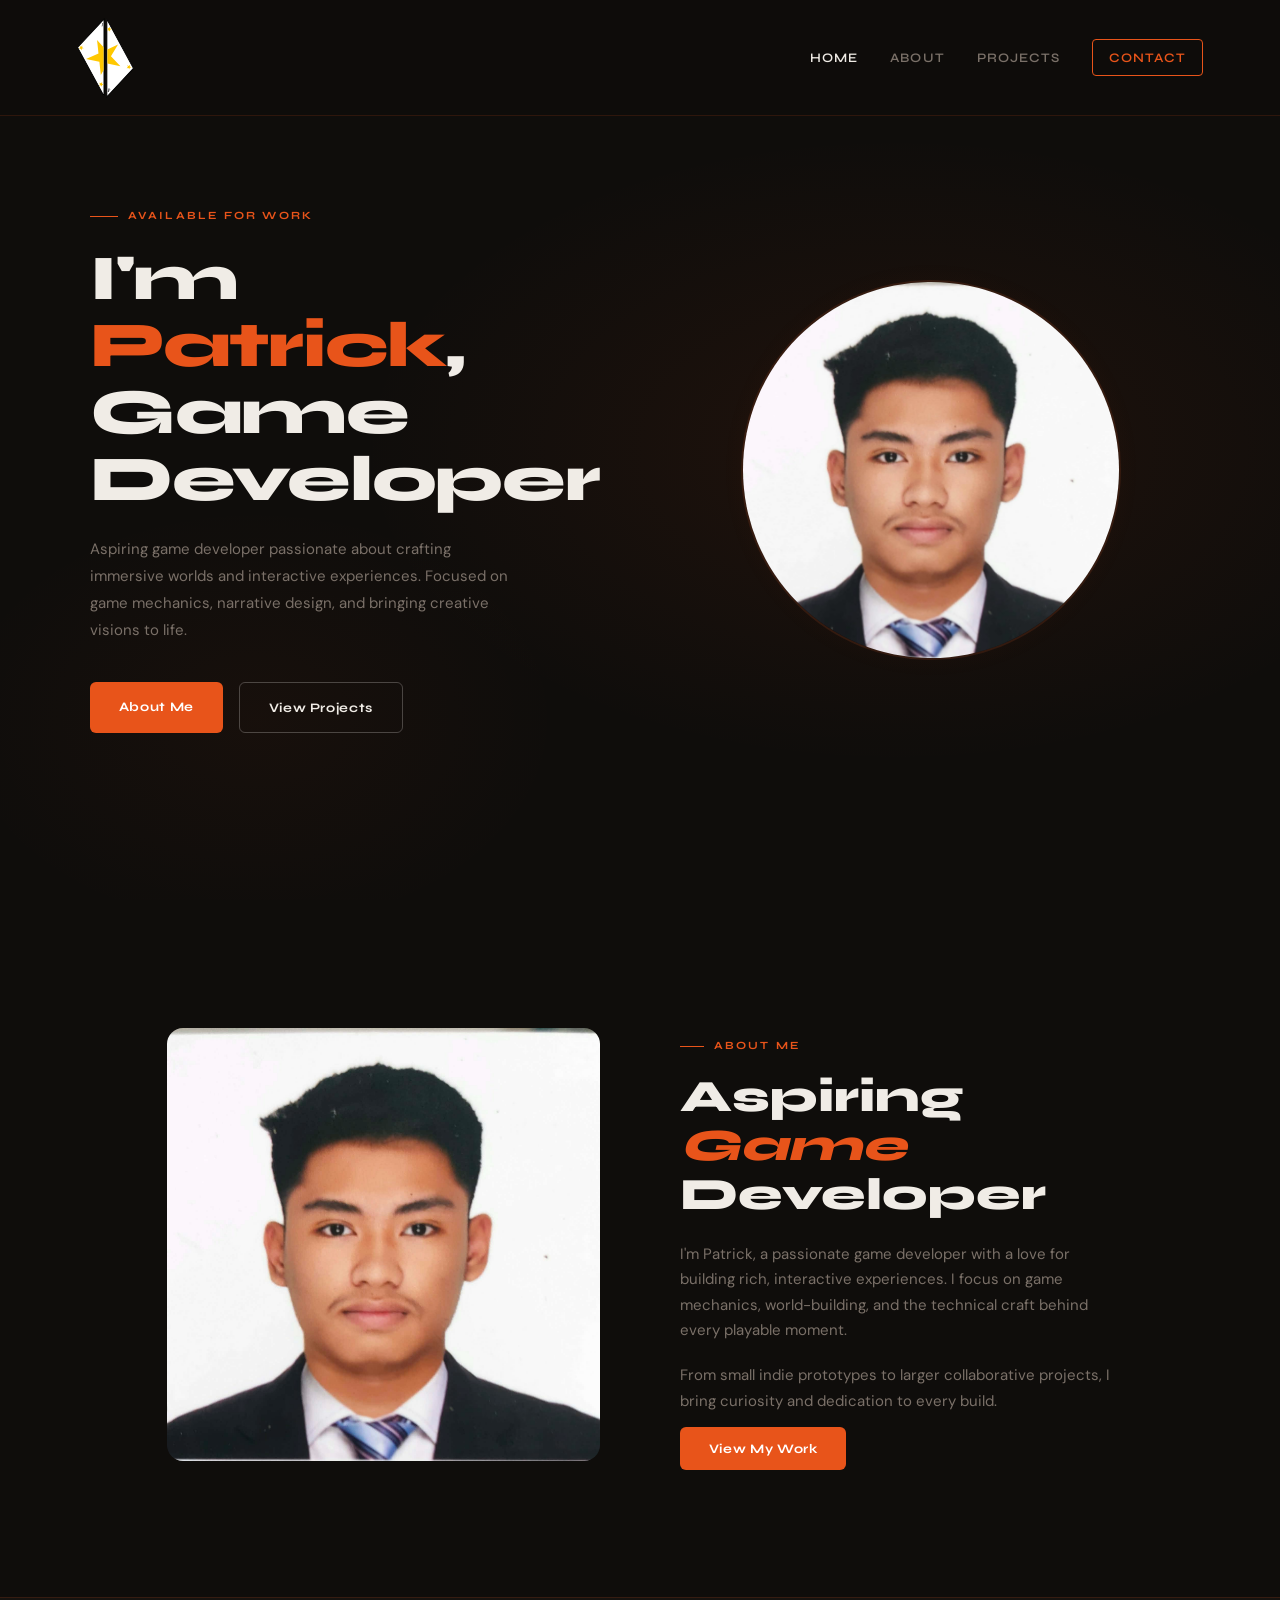
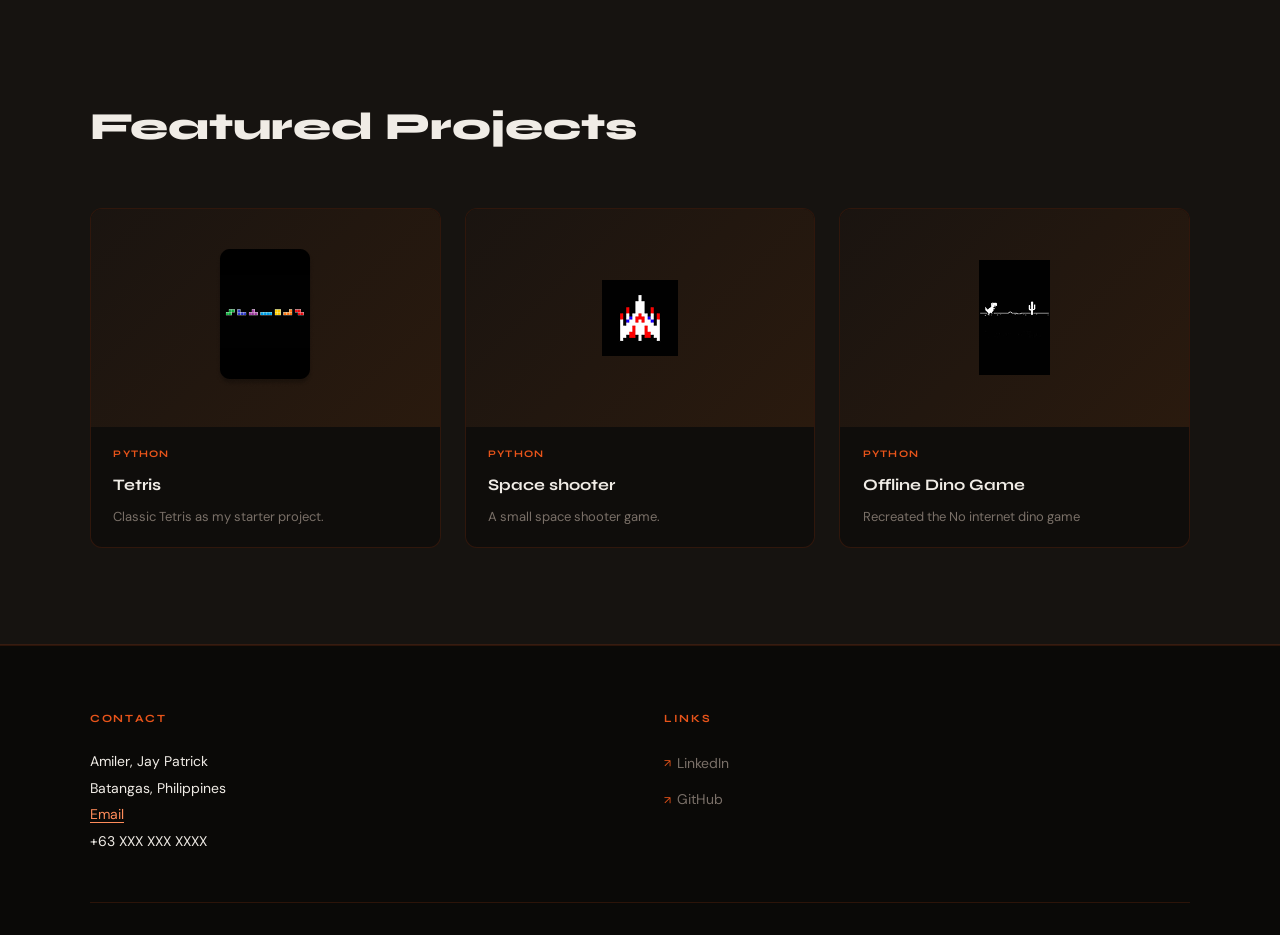
==== index.html @ 68af7c4b "Update index.html" ====
<!doctype html>
<html lang="en">

<head>
  <meta charset="utf-8">
  <meta name="viewport" content="width=device-width, initial-scale=1">
  <title>Patrick — Game Developer</title>
  <link rel="stylesheet" href="style.css">
  <link rel="preconnect" href="https://fonts.googleapis.com">
  <!--<link href="https://cdn.jsdelivr.net/npm/bootstrap@5.3.8/dist/css/bootstrap.min.css" rel="stylesheet" integrity="sha384-sRIl4kxILFvY47J16cr9ZwB07vP4J8+LH7qKQnuqkuIAvNWLzeN8tE5YBujZqJLB" crossorigin="anonymous"> -->
  <link
    href="https://fonts.googleapis.com/css2?family=Syne:wght@400;600;700;800&family=DM+Sans:ital,wght@0,300;0,400;0,500;1,300&display=swap"
    rel="stylesheet">

</head>

<body>

  <!-- HEADER -->
  <header>
    <a href="Amiler_Jay%20Patrick_Logo%20(9).svg" class="logo" aria-label="Amiler Jay Patrick - Home">
      <img src="Amiler_Jay%20Patrick_Logo%20(9).svg" alt="Patrick Logo" style="height: 80px;width:auto;">
    </a>


    <nav class="navbar">
      <a href="#home" class="active">Home</a>
      <a href="#about">About</a>
      <a href="#projects">Projects</a>
      <a href="#contact" class="nav-cta">Contact</a>
    </nav>
  </header>

  <!-- HERO -->
  <section class="hero" id="home">
    <div class="hero-bg"></div>
    <div class="hero-grid">
      <div class="hero-content">
        <div class="hero-label">Available for work</div>
        <h1>I'm <em>Patrick</em>,<br>Game Developer</h1>
        <p>Aspiring game developer passionate about crafting immersive worlds and interactive experiences. Focused on
          game mechanics, narrative design, and bringing creative visions to life.</p>
        <div class="hero-btns">
          <a href="#about" class="btn-primary">About Me</a>
          <a href="#projects" class="btn-outline">View Projects</a>
        </div>
      </div>
      <div class="hero-img-wrap">
        <img src="Photo.jpg" alt="Patrick" />
      </div>
    </div>
  </section>



  <!-- ABOUT -->
  <section id="about">
    <div class="about">
      <div class="about-img-wrap">
        <img src="Photo.jpg" alt="Patrick" />
      </div>
      <div class="about-content">
        <div class="section-label">About Me</div>
        <h2>Aspiring <em style="color:var(--accent)">Game</em> Developer</h2>
        <p>I'm Patrick, a passionate game developer with a love for building rich, interactive experiences. I focus on
          game mechanics, world-building, and the technical craft behind every playable moment.</p>
        <p>From small indie prototypes to larger collaborative projects, I bring curiosity and dedication to every
          build.</p>
        <a href="#projects" class="btn-primary">View My Work</a>
      </div>
    </div>
  </section>

  <!-- PROJECTS -->
  <section class="projects-section" id="projects">
    <div class="projects-header">
      <div>
        <h2>Featured Projects</h2>
      </div>
    </div>
    <div class="projects-grid">
      <div class="project-card">
        <div class="project-thumb">
          <img src="Rectangle 4140.png" alt="project">
        </div>
        <div class="project-body">
          <div class="project-tag">Python</div>
          <h3>Tetris</h3>
          <p>Classic Tetris as my starter project.</p>
        </div>
      </div>
      <div class="project-card">
        <div class="project-thumb">
          <img src="image 1.png" alt="project">
        </div>
        <div class="project-body">
          <div class="project-tag">Python</div>
          <h3>Space shooter</h3>
          <p>A small space shooter game.</p>
        </div>
      </div>
      <div class="project-card">
        <div class="project-thumb">
          <img src="image 2.png" alt="project">
        </div>
        <div class="project-body">
          <div class="project-tag">Python</div>
          <h3>Offline Dino Game</h3>
          <p>Recreated the No internet dino game</p>
        </div>
      </div>
    </div>
  </section>

  <!-- FOOTER -->
  <footer id="contact">
    <div class="footer-grid">
      <!-- Contact -->
      <div class="footer-contact">
        <div class="footer-col-title">Contact</div>
        <p>
          Amiler, Jay Patrick<br>
          Batangas, Philippines<br>
          <a href="mailto:amilerdiegojaypatrick@gmail.com">Email</a><br>
          +63 XXX XXX XXXX
        </p>
      </div>
      
      <div>
        <div class="footer-col-title">Links</div>
        <ul class="footer-links">
          <li><a href="https://www.linkedin.com/in/jay-patrick-amiler-4705bb403/">LinkedIn</a></li>
          <li><a href="https://github.com/Patrick-Star-662006">GitHub</a></li>
        </ul>
      </div>
  </footer>
  
<script src="https://cdn.jsdelivr.net/npm/bootstrap@5.3.8/dist/js/bootstrap.bundle.min.js" integrity="sha384-FKyoEForCGlyvwx9Hj09JcYn3nv7wiPVlz7YYwJrWVcXK/BmnVDxM+D2scQbITxI" crossorigin="anonymous"></script>
</body>

</html>
---- style.css ----
*,
*::before,
*::after {
  margin: 0;
  padding: 0;
  box-sizing: border-box;
}

:root {
  --bg: #0f0d0b;
  --bg2: #161310;
  --accent: #e8541a;
  --accent2: #ff8c5a;
  --text: #f0ece6;
  --muted: #7a7068;
  --border: rgba(232, 84, 26, 0.15);
  --font-display: 'Syne', sans-serif;
  --font-body: 'DM Sans', sans-serif;
}

html {
  scroll-behavior: smooth;
}

body {
  background: var(--bg);
  color: var(--text);
  font-family: var(--font-body);
  font-size: 16px;
  line-height: 1.7;
  overflow-x: hidden;
}

/* ── SCROLLBAR ── */
::-webkit-scrollbar {
  width: 6px;
}

::-webkit-scrollbar-track {
  background: var(--bg);
}

::-webkit-scrollbar-thumb {
  background: var(--accent);
  border-radius: 3px;
}

/* ── HEADER ── */
header {
  position: fixed;
  top: 0;
  left: 0;
  width: 100%;
  z-index: 100;
  padding: 1.1rem 6%;
  display: flex;
  justify-content: space-between;
  align-items: center;
  background: rgba(15, 13, 11, 0.85);
  backdrop-filter: blur(14px);
  border-bottom: 1px solid var(--border);
}

.logo {
  display: flex;
  align-items: center;
  text-decoration: none;
}

nav {
  display: flex;
  gap: 2rem;
  align-items: center;
}

nav a {
  font-family: var(--font-display);
  font-size: 13px;
  font-weight: 600;
  letter-spacing: 0.08em;
  text-transform: uppercase;
  color: var(--muted);
  text-decoration: none;
  transition: color 0.2s;
}

nav a:hover,
nav a.active {
  color: var(--text);
}

nav a.nav-cta {
  color: var(--accent);
  border: 1px solid var(--accent);
  padding: 0.4rem 1rem;
  border-radius: 4px;
  transition: background 0.2s, color 0.2s;
}

nav a.nav-cta:hover {
  background: var(--accent);
  color: #fff;
}

/* ── HERO ── */
.hero {
  min-height: 100vh;
  display: flex;
  align-items: center;
  padding: 120px 6% 80px;
  position: relative;
  overflow: hidden;
}

.hero-bg {
  position: absolute;
  inset: 0;
  z-index: 0;
  background:
    radial-gradient(ellipse 60% 50% at 70% 50%, rgba(232, 84, 26, 0.08) 0%, transparent 70%),
    radial-gradient(ellipse 40% 40% at 20% 80%, rgba(232, 84, 26, 0.04) 0%, transparent 60%);
}

.hero-grid {
  display: grid;
  grid-template-columns: 1fr 1fr;
  gap: 4rem;
  align-items: center;
  max-width: 1100px;
  margin: 0 auto;
  width: 100%;
  position: relative;
  z-index: 1;
}

.hero-label {
  font-family: var(--font-display);
  font-size: 11px;
  font-weight: 700;
  letter-spacing: 0.2em;
  text-transform: uppercase;
  color: var(--accent);
  display: flex;
  align-items: center;
  gap: 0.6rem;
  margin-bottom: 1.2rem;
}

.hero-label::before {
  content: '';
  display: block;
  width: 28px;
  height: 1px;
  background: var(--accent);
}

.hero h1 {
  font-family: var(--font-display);
  font-size: clamp(2.8rem, 5vw, 4.5rem);
  font-weight: 800;
  line-height: 1.05;
  letter-spacing: -0.02em;
  color: var(--text);
  margin-bottom: 1.4rem;
}

.hero h1 em {
  font-style: normal;
  color: var(--accent);
}

.hero p {
  font-size: 15px;
  color: var(--muted);
  max-width: 420px;
  margin-bottom: 2.4rem;
  line-height: 1.8;
}

.hero-btns {
  display: flex;
  gap: 1rem;
  flex-wrap: wrap;
}

.btn-primary {
  font-family: var(--font-display);
  font-size: 13px;
  font-weight: 700;
  letter-spacing: 0.05em;
  padding: 0.85rem 1.8rem;
  background: var(--accent);
  color: #fff;
  border: none;
  border-radius: 6px;
  cursor: pointer;
  transition: background 0.2s, transform 0.15s;
  text-decoration: none;
}

.btn-primary:hover {
  background: #d04616;
  transform: translateY(-2px);
}

.btn-outline {
  font-family: var(--font-display);
  font-size: 13px;
  font-weight: 700;
  letter-spacing: 0.05em;
  padding: 0.85rem 1.8rem;
  background: transparent;
  color: var(--text);
  border: 1px solid rgba(240, 236, 230, 0.25);
  border-radius: 6px;
  cursor: pointer;
  transition: border-color 0.2s, transform 0.15s;
  text-decoration: none;
}

.btn-outline:hover {
  border-color: var(--text);
  transform: translateY(-2px);
}

.hero-img-wrap {
  display: flex;
  justify-content: center;
  align-items: center;
  position: relative;
}

.hero-img-wrap::before {
  content: '';
  position: absolute;
  width: 420px;
  height: 420px;
  border-radius: 50%;
  background: radial-gradient(circle, rgba(232, 84, 26, 0.15) 0%, transparent 70%);
}

.hero-img-wrap img {
  width: 380px;
  height: 380px;
  object-fit: cover;
  border-radius: 50%;
  border: 2px solid var(--border);
  position: relative;
  z-index: 1;
  filter: grayscale(20%);
}

/* ── ABOUT ── */
.about {
  padding: 8rem 6%;
  max-width: 1100px;
  margin: 0 auto;
  display: grid;
  grid-template-columns: 1fr 1fr;
  gap: 5rem;
  align-items: center;
}

.about-img-wrap {
  position: relative;
}

.about-img-wrap img {
  width: 100%;
  aspect-ratio: 1;
  object-fit: cover;
  border-radius: 16px;
  filter: grayscale(10%);
}

.section-label {
  font-family: var(--font-display);
  font-size: 11px;
  font-weight: 700;
  letter-spacing: 0.2em;
  text-transform: uppercase;
  color: var(--accent);
  display: flex;
  align-items: center;
  gap: 0.6rem;
  margin-bottom: 1rem;
}

.section-label::before {
  content: '';
  width: 24px;
  height: 1px;
  background: var(--accent);
}

.about-content h2 {
  font-family: var(--font-display);
  font-size: clamp(2rem, 3.5vw, 2.8rem);
  font-weight: 800;
  line-height: 1.1;
  margin-bottom: 1.4rem;
}

.about-content p {
  color: var(--muted);
  font-size: 15px;
  margin-bottom: 1.2rem;
}

/* ── PROJECTS ── */
.projects-section {
  padding: 6rem 6%;
  background: var(--bg2);
  border-top: 1px solid var(--border);
  border-bottom: 1px solid var(--border);
}

.projects-header {
  max-width: 1100px;
  margin: 0 auto 3rem;
  display: flex;
  justify-content: space-between;
  align-items: flex-end;
}

.projects-header h2 {
  font-family: var(--font-display);
  font-size: clamp(1.8rem, 3vw, 2.6rem);
  font-weight: 800;
}

.projects-header a {
  font-size: 13px;
  color: var(--accent);
  text-decoration: none;
  font-family: var(--font-display);
  font-weight: 600;
  letter-spacing: 0.04em;
}

.projects-grid {
  max-width: 1100px;
  margin: 0 auto;
  display: grid;
  grid-template-columns: repeat(3, 1fr);
  gap: 1.5rem;
}

.project-card {
  background: var(--bg);
  border: 1px solid var(--border);
  border-radius: 12px;
  overflow: hidden;
  transition: border-color 0.25s, transform 0.25s;
  cursor: pointer;
}

.project-card:hover {
  border-color: var(--accent);
  transform: translateY(-4px);
}

.project-thumb {
  aspect-ratio: 16/10;
  background: linear-gradient(135deg, #1a1410 0%, #2a1a0e 100%);
  display: flex;
  align-items: center;
  justify-content: center;
  font-size: 3rem;
}

.project-body {
  padding: 1.2rem 1.4rem;
}

.project-tag {
  font-size: 10px;
  font-family: var(--font-display);
  font-weight: 700;
  letter-spacing: 0.12em;
  text-transform: uppercase;
  color: var(--accent);
  margin-bottom: 0.5rem;
}

.project-body h3 {
  font-family: var(--font-display);
  font-size: 1rem;
  font-weight: 700;
  margin-bottom: 0.5rem;
}

.project-body p {
  font-size: 13px;
  color: var(--muted);
}

/* ── FOOTER ── */
footer {
  background: #0a0907;
  border-top: 1px solid var(--border);
  padding: 4rem 6% 2rem;
}

.footer-grid {
  max-width: 1100px;
  margin: 0 auto;
  display: grid;
  grid-template-columns: 1fr 1fr;
  gap: 3rem;
  padding-bottom: 3rem;
  border-bottom: 1px solid var(--border);
}

.footer-col-title {
  font-family: var(--font-display);
  font-size: 11px;
  font-weight: 700;
  letter-spacing: 0.15em;
  text-transform: uppercase;
  color: var(--accent);
  margin-bottom: 1.2rem;
}

.footer-contact p {
  font-size: 14px;
  color: var(--text);
  line-height: 1.9;
}

.footer-contact a {
  color: var(--accent2);
  text-decoration: underline;
  text-underline-offset: 3px;
  font-size: 14px;
}

.footer-links {
  list-style: none;
}

.footer-links li {
  margin-bottom: 0.6rem;
}

.footer-links a {
  font-size: 14px;
  color: var(--muted);
  text-decoration: none;
  transition: color 0.2s;
  display: inline-flex;
  align-items: center;
  gap: 0.4rem;
}

.footer-links a:hover {
  color: var(--accent2);
}

.footer-links a::before {
  content: '↗';
  font-size: 11px;
  color: var(--accent);
}


/* ── ANIMATIONS ── */
@keyframes fadeUp {
  from {
    opacity: 0;
    transform: translateY(24px);
  }

  to {
    opacity: 1;
    transform: translateY(0);
  }
}

.hero-content {
  animation: fadeUp 0.7s ease both;
}

.hero-img-wrap {
  animation: fadeUp 0.7s 0.15s ease both;
}

/* ── RESPONSIVE ── */
@media (max-width: 900px) {

  .hero-grid,
  .about {
    grid-template-columns: 1fr;
  }

  .hero-img-wrap {
    order: -1;
  }

  .hero-img-wrap img {
    width: 260px;
    height: 260px;
  }

  .projects-grid {
    grid-template-columns: 1fr 1fr;
  }

  .footer-grid {
    grid-template-columns: 1fr;
    gap: 2rem;
  }

@media (max-width: 600px) {
  .projects-grid {
    grid-template-columns: 1fr;
  }

  .projects-header {
    flex-direction: column;
    align-items: flex-start;
    gap: 0.5rem;
  }

  nav {
    gap: 1rem;
  }
}
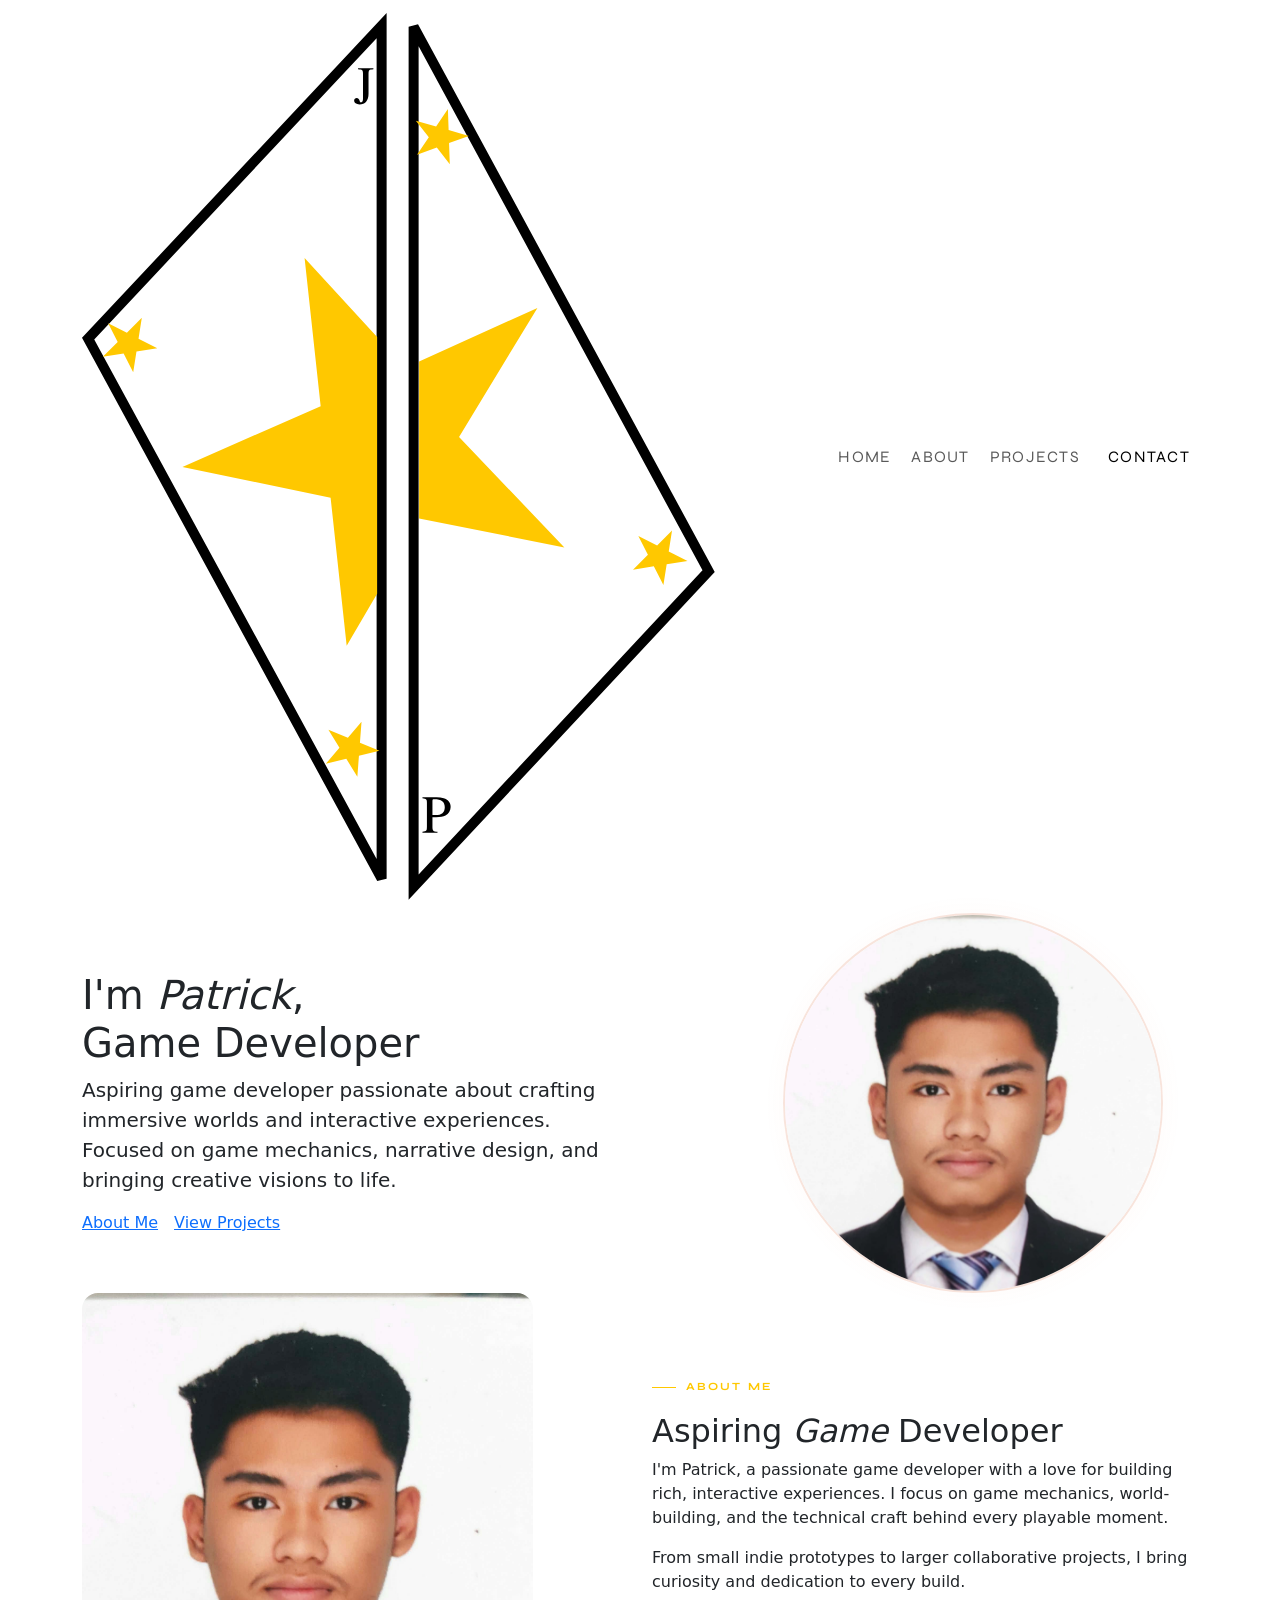
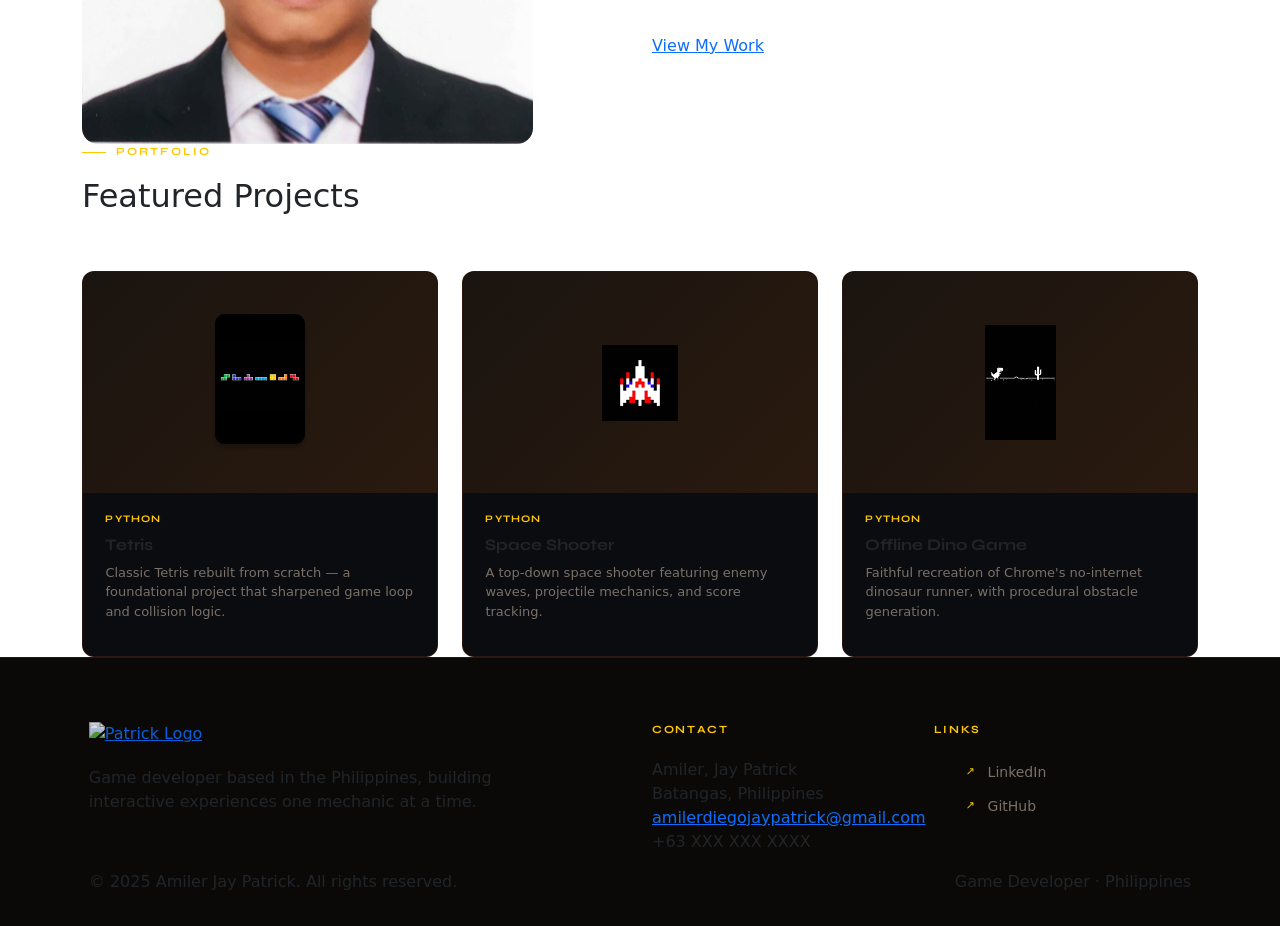
==== commit 4bcf7a92: "Last minute changes" ====
--- a/index.html
+++ b/index.html
@@ -4,138 +4,217 @@
 <head>
   <meta charset="utf-8">
   <meta name="viewport" content="width=device-width, initial-scale=1">
+  <link rel="icon" href="Amiler_Jay Patrick_Logo (9).svg">
   <title>Patrick — Game Developer</title>
+
   <link rel="stylesheet" href="style.css">
+  <!-- Bootstrap 5 -->
+  <link href="https://cdn.jsdelivr.net/npm/bootstrap@5.3.3/dist/css/bootstrap.min.css" rel="stylesheet">
+  <!-- Google Fonts -->
   <link rel="preconnect" href="https://fonts.googleapis.com">
-  <!--<link href="https://cdn.jsdelivr.net/npm/bootstrap@5.3.8/dist/css/bootstrap.min.css" rel="stylesheet" integrity="sha384-sRIl4kxILFvY47J16cr9ZwB07vP4J8+LH7qKQnuqkuIAvNWLzeN8tE5YBujZqJLB" crossorigin="anonymous"> -->
   <link
     href="https://fonts.googleapis.com/css2?family=Syne:wght@400;600;700;800&family=DM+Sans:ital,wght@0,300;0,400;0,500;1,300&display=swap"
     rel="stylesheet">
 
+
 </head>
 
 <body>
 
-  <!-- HEADER -->
-  <header>
-    <a href="Amiler_Jay%20Patrick_Logo%20(9).svg" class="logo" aria-label="Amiler Jay Patrick - Home">
-      <img src="Amiler_Jay%20Patrick_Logo%20(9).svg" alt="Patrick Logo" style="height: 80px;width:auto;">
-    </a>
-
-
-    <nav class="navbar">
-      <a href="#home" class="active">Home</a>
-      <a href="#about">About</a>
-      <a href="#projects">Projects</a>
-      <a href="#contact" class="nav-cta">Contact</a>
-    </nav>
-  </header>
+  <!-- NAVBAR -->
+  <nav class="navbar navbar-expand-md sticky-top">
+    <div class="container">
+      <a class="navbar-brand" href="#home" aria-label="Patrick — Home">
+        <img src="Amiler_Jay Patrick_Logo (9).svg" alt="Patrick Logo">
+      </a>
+
+      <button class="navbar-toggler" type="button" data-bs-toggle="collapse" data-bs-target="#mainNav"
+        aria-controls="mainNav" aria-expanded="false" aria-label="Toggle navigation">
+        <span class="navbar-toggler-icon"></span>
+      </button>
+
+      <div class="collapse navbar-collapse justify-content-end" id="mainNav">
+        <ul class="navbar-nav align-items-md-center gap-md-1">
+          <li class="nav-item"><a class="nav-link active" href="#home">Home</a></li>
+          <li class="nav-item"><a class="nav-link" href="#about">About</a></li>
+          <li class="nav-item"><a class="nav-link" href="#projects">Projects</a></li>
+          <li class="nav-item nav-cta ms-md-2"><a class="nav-link" href="#contact">Contact</a></li>
+        </ul>
+      </div>
+    </div>
+  </nav>
 
   <!-- HERO -->
-  <section class="hero" id="home">
-    <div class="hero-bg"></div>
-    <div class="hero-grid">
-      <div class="hero-content">
-        <div class="hero-label">Available for work</div>
-        <h1>I'm <em>Patrick</em>,<br>Game Developer</h1>
-        <p>Aspiring game developer passionate about crafting immersive worlds and interactive experiences. Focused on
-          game mechanics, narrative design, and bringing creative visions to life.</p>
-        <div class="hero-btns">
-          <a href="#about" class="btn-primary">About Me</a>
-          <a href="#projects" class="btn-outline">View Projects</a>
-        </div>
-      </div>
-      <div class="hero-img-wrap">
-        <img src="Photo.jpg" alt="Patrick" />
+  <section id="home">
+    <div class="container">
+      <div class="row align-items-center gy-5">
+        <div class="col-lg-6 order-lg-1 order-2">
+          <h1>I'm <em>Patrick</em>,<br>Game Developer</h1>
+          <p class="lead">Aspiring game developer passionate about crafting immersive worlds and interactive
+            experiences. Focused on game mechanics, narrative design, and bringing creative visions to life.</p>
+          <div class="d-flex flex-wrap gap-3">
+            <a href="#about" class="btn-primary-custom">About Me</a>
+            <a href="#projects" class="btn-outline-custom">View Projects</a>
+          </div>
+        </div>
+        <div class="col-lg-5 offset-lg-1 order-lg-2 order-1">
+          <div class="hero-img-wrap">
+            <img src="Photo.jpg" alt="Patrick — Game Developer">
+          </div>
+        </div>
       </div>
     </div>
   </section>
-
-
 
   <!-- ABOUT -->
   <section id="about">
-    <div class="about">
-      <div class="about-img-wrap">
-        <img src="Photo.jpg" alt="Patrick" />
-      </div>
-      <div class="about-content">
-        <div class="section-label">About Me</div>
-        <h2>Aspiring <em style="color:var(--accent)">Game</em> Developer</h2>
-        <p>I'm Patrick, a passionate game developer with a love for building rich, interactive experiences. I focus on
-          game mechanics, world-building, and the technical craft behind every playable moment.</p>
-        <p>From small indie prototypes to larger collaborative projects, I bring curiosity and dedication to every
-          build.</p>
-        <a href="#projects" class="btn-primary">View My Work</a>
+    <div class="container">
+      <div class="row align-items-center gy-5">
+        <div class="col-md-5">
+          <div class="about-img-wrap">
+            <img src="Photo.jpg" alt="Patrick">
+          </div>
+        </div>
+        <div class="col-md-6 offset-md-1">
+          <div class="section-label">About Me</div>
+          <h2>Aspiring <em>Game</em> Developer</h2>
+          <p>I'm Patrick, a passionate game developer with a love for building rich, interactive experiences. I focus on
+            game mechanics, world-building, and the technical craft behind every playable moment.</p>
+          <p class="mt-3">From small indie prototypes to larger collaborative projects, I bring curiosity and dedication
+            to every build.</p>
+          <a href="#projects" class="btn-primary-custom d-inline-block mt-4">View My Work</a>
+        </div>
       </div>
     </div>
   </section>
 
   <!-- PROJECTS -->
-  <section class="projects-section" id="projects">
-    <div class="projects-header">
-      <div>
-        <h2>Featured Projects</h2>
-      </div>
-    </div>
-    <div class="projects-grid">
-      <div class="project-card">
-        <div class="project-thumb">
-          <img src="Rectangle 4140.png" alt="project">
-        </div>
-        <div class="project-body">
-          <div class="project-tag">Python</div>
-          <h3>Tetris</h3>
-          <p>Classic Tetris as my starter project.</p>
-        </div>
-      </div>
-      <div class="project-card">
-        <div class="project-thumb">
-          <img src="image 1.png" alt="project">
-        </div>
-        <div class="project-body">
-          <div class="project-tag">Python</div>
-          <h3>Space shooter</h3>
-          <p>A small space shooter game.</p>
-        </div>
-      </div>
-      <div class="project-card">
-        <div class="project-thumb">
-          <img src="image 2.png" alt="project">
-        </div>
-        <div class="project-body">
-          <div class="project-tag">Python</div>
-          <h3>Offline Dino Game</h3>
-          <p>Recreated the No internet dino game</p>
+  <section id="projects">
+    <div class="container">
+      <div class="d-flex align-items-end justify-content-between mb-5 flex-wrap gap-3">
+        <div>
+          <div class="section-label">Portfolio</div>
+          <h2>Featured Projects</h2>
+        </div>
+      </div>
+      <div class="row g-4">
+        <!-- Card 1 -->
+        <div class="col-md-4 col-sm-6">
+          <div class="project-card">
+            <div class="project-thumb">
+              <img src="Rectangle 4140.png" alt="Tetris project screenshot">
+            </div>
+            <div class="project-body">
+              <div class="project-tag">Python</div>
+              <h3>Tetris</h3>
+              <p>Classic Tetris rebuilt from scratch — a foundational project that sharpened game loop and collision
+                logic.</p>
+            </div>
+          </div>
+        </div>
+        <!-- Card 2 -->
+        <div class="col-md-4 col-sm-6">
+          <div class="project-card">
+            <div class="project-thumb">
+              <img src="image 1.png" alt="Space Shooter project screenshot">
+            </div>
+            <div class="project-body">
+              <div class="project-tag">Python</div>
+              <h3>Space Shooter</h3>
+              <p>A top-down space shooter featuring enemy waves, projectile mechanics, and score tracking.</p>
+            </div>
+          </div>
+        </div>
+        <!-- Card 3 -->
+        <div class="col-md-4 col-sm-6">
+          <div class="project-card">
+            <div class="project-thumb">
+              <img src="image 2.png" alt="Offline Dino Game screenshot">
+            </div>
+            <div class="project-body">
+              <div class="project-tag">Python</div>
+              <h3>Offline Dino Game</h3>
+              <p>Faithful recreation of Chrome's no-internet dinosaur runner, with procedural obstacle generation.</p>
+            </div>
+          </div>
         </div>
       </div>
     </div>
   </section>
 
-  <!-- FOOTER -->
+  <!-- FOOTER / CONTACT -->
   <footer id="contact">
-    <div class="footer-grid">
-      <!-- Contact -->
-      <div class="footer-contact">
-        <div class="footer-col-title">Contact</div>
-        <p>
-          Amiler, Jay Patrick<br>
-          Batangas, Philippines<br>
-          <a href="mailto:amilerdiegojaypatrick@gmail.com">Email</a><br>
-          +63 XXX XXX XXXX
-        </p>
-      </div>
-      
-      <div>
-        <div class="footer-col-title">Links</div>
-        <ul class="footer-links">
-          <li><a href="https://www.linkedin.com/in/jay-patrick-amiler-4705bb403/">LinkedIn</a></li>
-          <li><a href="https://github.com/Patrick-Star-662006">GitHub</a></li>
-        </ul>
-      </div>
+    <div class="container">
+      <div class="row gy-4">
+        <div class="col-md-5">
+          <a href="#home" aria-label="Back to top">
+            <img src="assets/Amiler_Jay Patrick_Logo (9).svg" alt="Patrick Logo"
+              style="height:44px;width:auto;margin-bottom:1.25rem;opacity:0.85;">
+          </a>
+          <p>Game developer based in the Philippines, building interactive experiences one mechanic at a time.</p>
+        </div>
+        <div class="col-md-3 offset-md-1">
+          <div class="footer-col-title">Contact</div>
+          <p>
+            Amiler, Jay Patrick<br>
+            Batangas, Philippines<br>
+            <a href="mailto:amilerdiegojaypatrick@gmail.com">amilerdiegojaypatrick@gmail.com</a><br>
+            +63 XXX XXX XXXX
+          </p>
+        </div>
+        <div class="col-md-3">
+          <div class="footer-col-title">Links</div>
+          <ul class="footer-links">
+            <li>
+              <a href="https://www.linkedin.com/in/jay-patrick-amiler-4705bb403/" target="_blank" rel="noopener">
+                <i class="bi bi-linkedin"></i> LinkedIn
+              </a>
+            </li>
+            <li>
+              <a href="https://github.com/Patrick-Star-662006" target="_blank" rel="noopener">
+                <i class="bi bi-github"></i> GitHub
+              </a>
+            </li>
+          </ul>
+        </div>
+      </div>
+      <div class="footer-bottom d-flex flex-wrap justify-content-between gap-2">
+        <span>© 2025 Amiler Jay Patrick. All rights reserved.</span>
+        <span>Game Developer · Philippines</span>
+      </div>
+    </div>
   </footer>
-  
-<script src="https://cdn.jsdelivr.net/npm/bootstrap@5.3.8/dist/js/bootstrap.bundle.min.js" integrity="sha384-FKyoEForCGlyvwx9Hj09JcYn3nv7wiPVlz7YYwJrWVcXK/BmnVDxM+D2scQbITxI" crossorigin="anonymous"></script>
+
+  <!-- Bootstrap JS -->
+  <script src="https://cdn.jsdelivr.net/npm/bootstrap@5.3.3/dist/js/bootstrap.bundle.min.js"></script>
+
+  <!-- Smooth scroll + active nav highlight -->
+  <script>
+    document.querySelectorAll('a[href^="#"]').forEach(a => {
+      a.addEventListener('click', e => {
+        const target = document.querySelector(a.getAttribute('href'));
+        if (target) {
+          e.preventDefault();
+          target.scrollIntoView({ behavior: 'smooth' });
+        }
+      });
+    });
+
+    const navLinks = document.querySelectorAll('.navbar-nav .nav-link');
+    const sections = document.querySelectorAll('section[id], footer[id]');
+
+    const observer = new IntersectionObserver(entries => {
+      entries.forEach(entry => {
+        if (entry.isIntersecting) {
+          navLinks.forEach(l => l.classList.remove('active'));
+          const active = document.querySelector(`.navbar-nav a[href="#${entry.target.id}"]`);
+          if (active) active.classList.add('active');
+        }
+      });
+    }, { threshold: 0.4 });
+
+    sections.forEach(s => observer.observe(s));
+  </script>
 </body>
 
 </html>
--- a/style.css
+++ b/style.css
@@ -7,10 +7,10 @@
 }
 
 :root {
-  --bg: #0f0d0b;
-  --bg2: #161310;
-  --accent: #e8541a;
-  --accent2: #ff8c5a;
+  --bg: #0b0c0f;
+  --bg2: #111318;
+  --accent: #FFC800;
+  --accent2: #FFD94D;
   --text: #f0ece6;
   --muted: #7a7068;
   --border: rgba(232, 84, 26, 0.15);
@@ -511,18 +511,19 @@
     gap: 2rem;
   }
 
-@media (max-width: 600px) {
-  .projects-grid {
-    grid-template-columns: 1fr;
-  }
-
-  .projects-header {
-    flex-direction: column;
-    align-items: flex-start;
-    gap: 0.5rem;
-  }
-
-  nav {
-    gap: 1rem;
-  }
-}
+  @media (max-width: 600px) {
+    .projects-grid {
+      grid-template-columns: 1fr;
+    }
+
+    .projects-header {
+      flex-direction: column;
+      align-items: flex-start;
+      gap: 0.5rem;
+    }
+
+    nav {
+      gap: 1rem;
+    }
+  }
+}
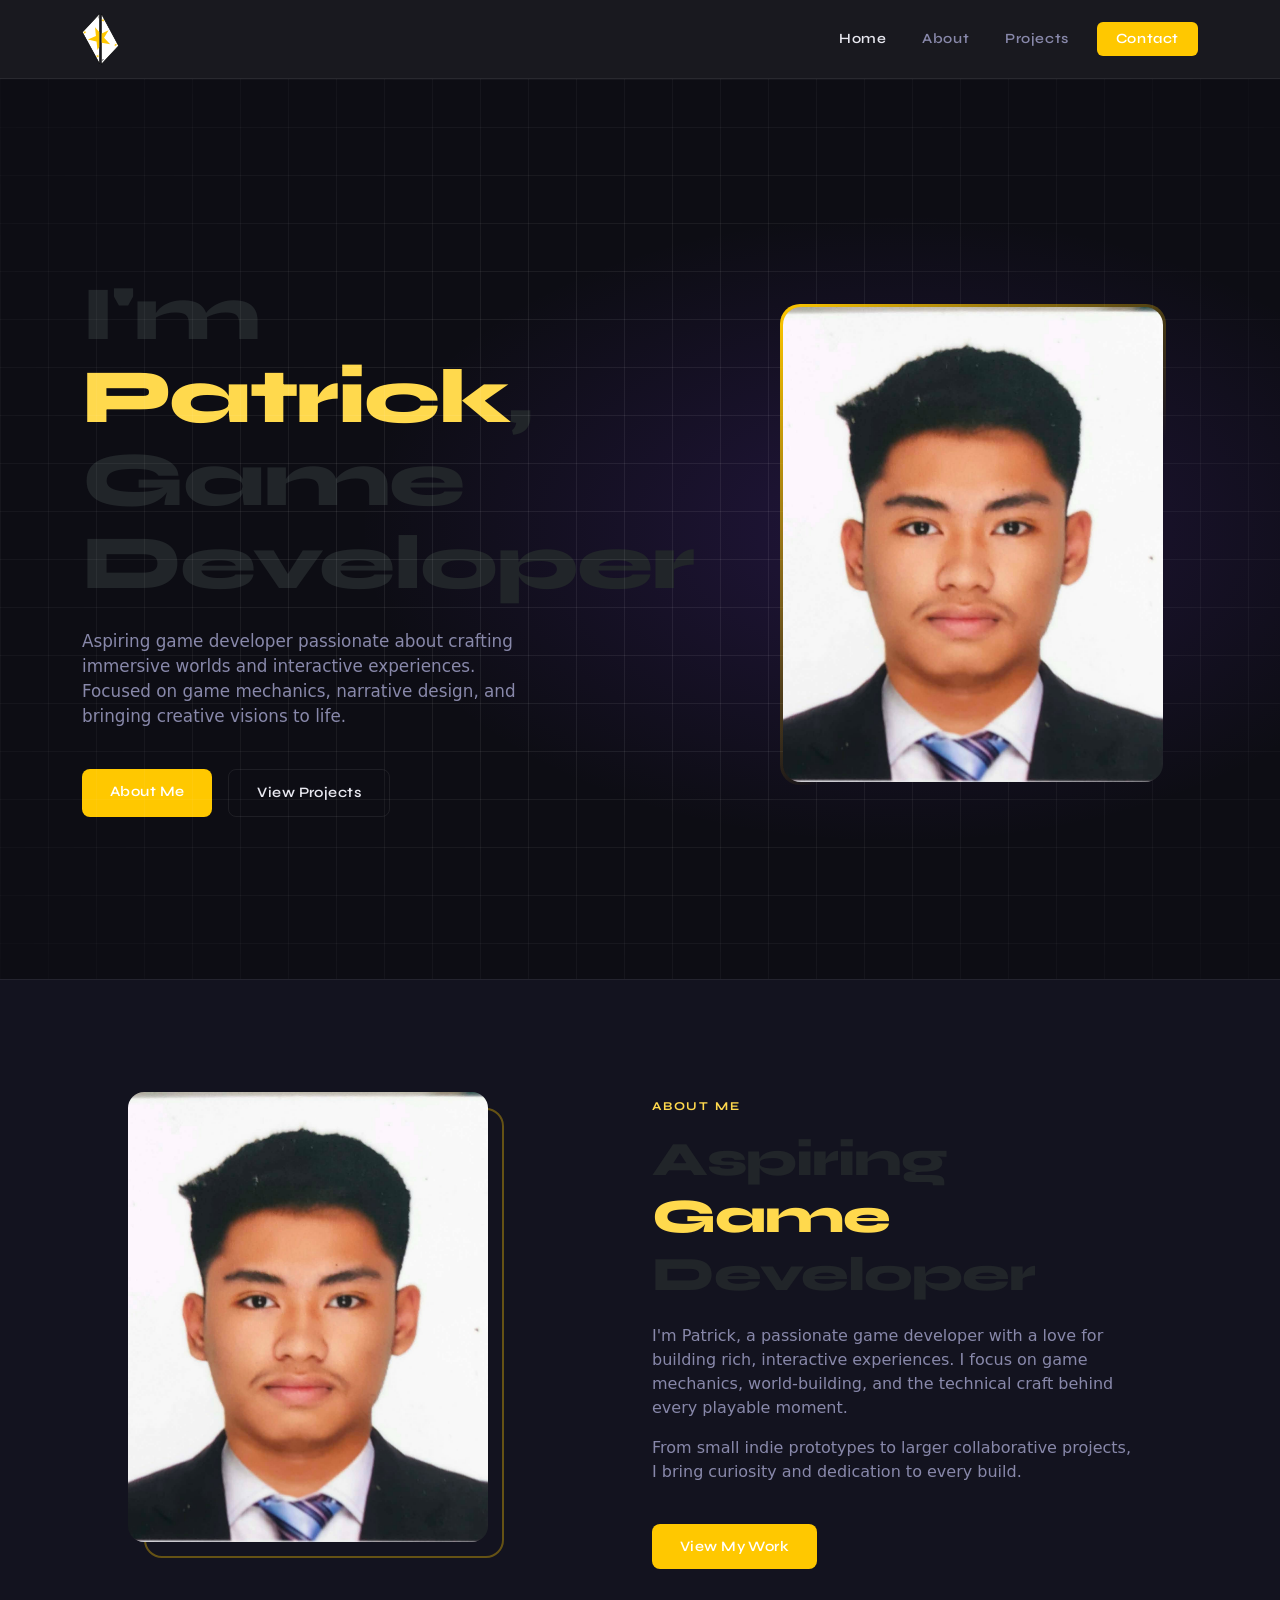
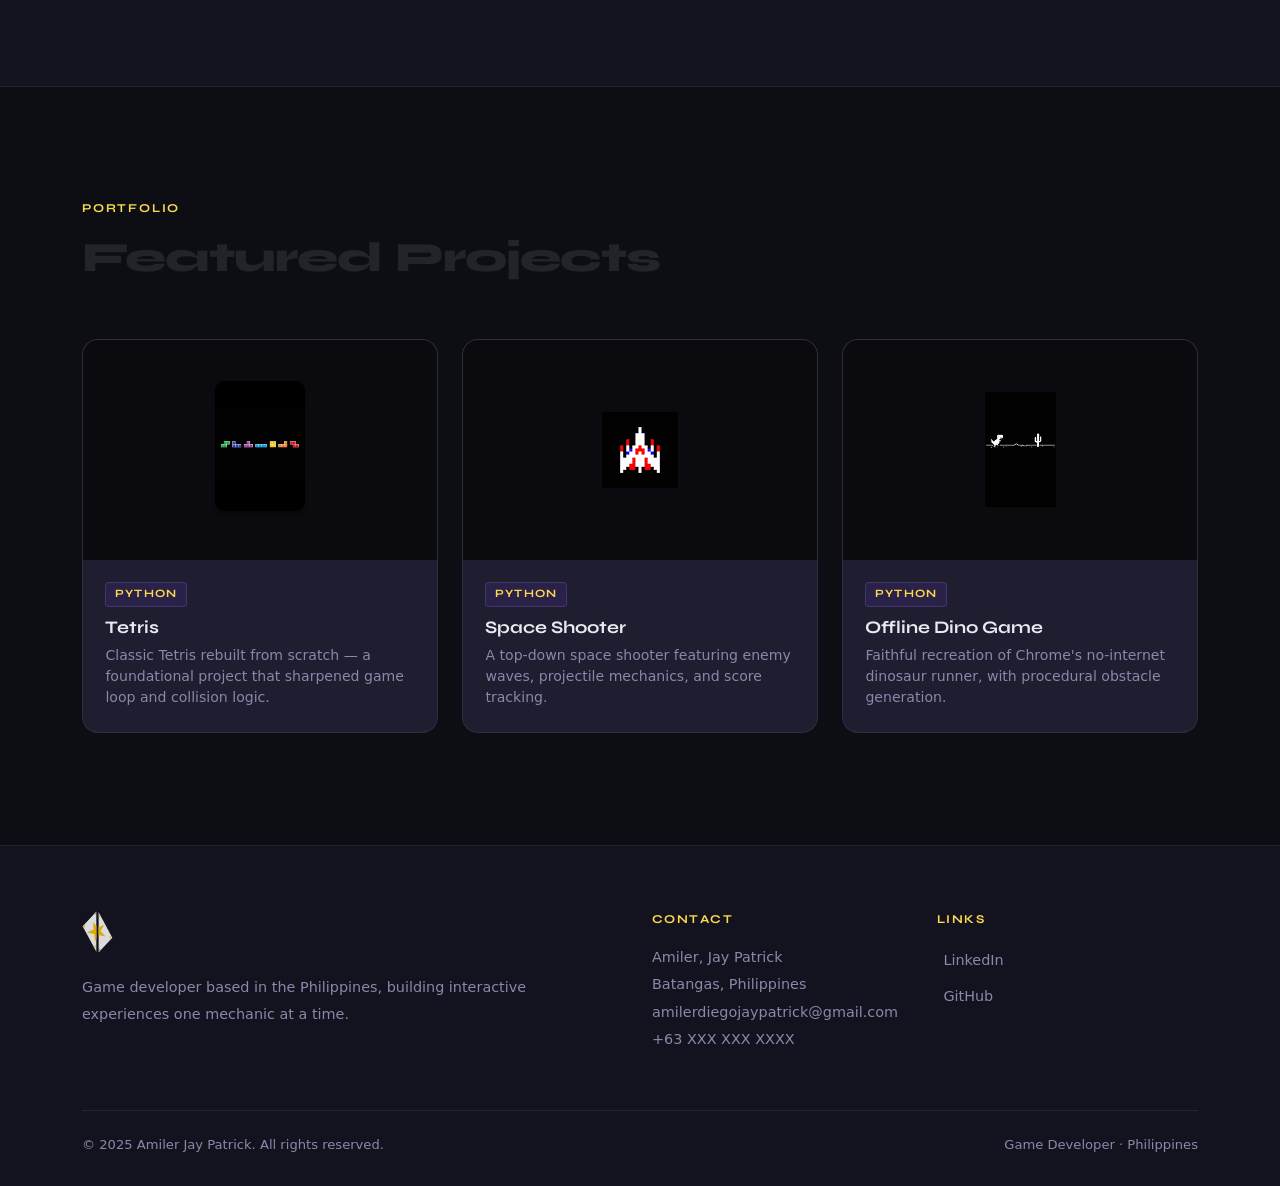
==== commit c36c5218: "Update index.html" ====
--- a/index.html
+++ b/index.html
@@ -148,7 +148,7 @@
       <div class="row gy-4">
         <div class="col-md-5">
           <a href="#home" aria-label="Back to top">
-            <img src="assets/Amiler_Jay Patrick_Logo (9).svg" alt="Patrick Logo"
+            <img src="Amiler_Jay Patrick_Logo (9).svg" alt="Patrick Logo"
               style="height:44px;width:auto;margin-bottom:1.25rem;opacity:0.85;">
           </a>
           <p>Game developer based in the Philippines, building interactive experiences one mechanic at a time.</p>
--- a/style.css
+++ b/style.css
@@ -1,529 +1,448 @@
-*,
-*::before,
-*::after {
-  margin: 0;
-  padding: 0;
+:root {
+  --accent: #FFC800;
+  --accent-light: #FFD94D;
+  --accent-glow: 111318;
+  --dark: #0D0D14;
+  --dark-2: #13131F;
+  --dark-3: #1A1A2E;
+  --surface: #1E1E30;
+  --text: #E8E8F0;
+  --muted: #8888AA;
+  --border: rgba(255, 255, 255, 0.07);
+}
+
+* {
   box-sizing: border-box;
 }
 
-:root {
-  --bg: #0b0c0f;
-  --bg2: #111318;
-  --accent: #FFC800;
-  --accent2: #FFD94D;
-  --text: #f0ece6;
-  --muted: #7a7068;
-  --border: rgba(232, 84, 26, 0.15);
-  --font-display: 'Syne', sans-serif;
-  --font-body: 'DM Sans', sans-serif;
-}
-
-html {
-  scroll-behavior: smooth;
-}
-
 body {
-  background: var(--bg);
+  background-color: var(--dark);
   color: var(--text);
-  font-family: var(--font-body);
-  font-size: 16px;
+  font-family: 'DM Sans', sans-serif;
+  font-weight: 300;
   line-height: 1.7;
   overflow-x: hidden;
 }
 
-/* ── SCROLLBAR ── */
-::-webkit-scrollbar {
-  width: 6px;
-}
-
-::-webkit-scrollbar-track {
-  background: var(--bg);
-}
-
-::-webkit-scrollbar-thumb {
+h1,
+h2,
+h3,
+h4,
+.navbar-brand,
+.section-label {
+  font-family: 'Syne', sans-serif;
+}
+
+em {
+  font-style: normal;
+  color: var(--accent-light);
+}
+
+/* ── NAVBAR ── */
+.navbar {
+  background: rgba(13, 13, 20, 0.95) !important;
+  backdrop-filter: blur(12px);
+  -webkit-backdrop-filter: blur(12px);
+  border-bottom: 1px solid var(--border);
+  padding: 0.75rem 0;
+
+
+
+}
+
+.navbar-brand img {
+  height: 52px;
+  width: auto;
+}
+
+.navbar-nav .nav-link {
+  color: var(--muted) !important;
+  font-family: 'Syne', sans-serif;
+  font-size: 0.88rem;
+  font-weight: 600;
+  letter-spacing: 0.04em;
+  padding: 0.4rem 1rem !important;
+  transition: color 0.2s;
+}
+
+.navbar-nav .nav-link:hover,
+.navbar-nav .nav-link.active {
+  color: var(--text) !important;
+}
+
+.nav-cta .nav-link {
   background: var(--accent);
-  border-radius: 3px;
-}
-
-/* ── HEADER ── */
-header {
-  position: fixed;
-  top: 0;
-  left: 0;
-  width: 100%;
-  z-index: 100;
-  padding: 1.1rem 6%;
-  display: flex;
-  justify-content: space-between;
-  align-items: center;
-  background: rgba(15, 13, 11, 0.85);
-  backdrop-filter: blur(14px);
-  border-bottom: 1px solid var(--border);
-}
-
-.logo {
-  display: flex;
-  align-items: center;
-  text-decoration: none;
-}
-
-nav {
-  display: flex;
-  gap: 2rem;
-  align-items: center;
-}
-
-nav a {
-  font-family: var(--font-display);
-  font-size: 13px;
-  font-weight: 600;
-  letter-spacing: 0.08em;
-  text-transform: uppercase;
-  color: var(--muted);
-  text-decoration: none;
-  transition: color 0.2s;
-}
-
-nav a:hover,
-nav a.active {
-  color: var(--text);
-}
-
-nav a.nav-cta {
-  color: var(--accent);
-  border: 1px solid var(--accent);
-  padding: 0.4rem 1rem;
-  border-radius: 4px;
-  transition: background 0.2s, color 0.2s;
-}
-
-nav a.nav-cta:hover {
-  background: var(--accent);
-  color: #fff;
+  color: #fff !important;
+  border-radius: 6px;
+  padding: 0.4rem 1.2rem !important;
+  transition: background 0.2s, box-shadow 0.2s;
+}
+
+.nav-cta .nav-link:hover {
+  background: #FFD94D;
+  box-shadow: 0 0 16px var(--accent-glow);
+  color: #fff !important;
+}
+
+.navbar-toggler {
+  border: 1px solid var(--border);
+  padding: 0.3rem 0.6rem;
+}
+
+.navbar-toggler-icon {
+  filter: invert(1) brightness(0.7);
 }
 
 /* ── HERO ── */
-.hero {
+#home {
   min-height: 100vh;
   display: flex;
   align-items: center;
-  padding: 120px 6% 80px;
+  background:
+    radial-gradient(ellipse 60% 50% at 70% 50%, rgba(124, 58, 237, 0.18) 0%, transparent 70%),
+    var(--dark);
+  padding: 6rem 0 4rem;
   position: relative;
   overflow: hidden;
 }
 
-.hero-bg {
+#home::before {
+  content: '';
   position: absolute;
   inset: 0;
-  z-index: 0;
-  background:
-    radial-gradient(ellipse 60% 50% at 70% 50%, rgba(232, 84, 26, 0.08) 0%, transparent 70%),
-    radial-gradient(ellipse 40% 40% at 20% 80%, rgba(232, 84, 26, 0.04) 0%, transparent 60%);
-}
-
-.hero-grid {
-  display: grid;
-  grid-template-columns: 1fr 1fr;
-  gap: 4rem;
+  background-image:
+    linear-gradient(var(--border) 1px, transparent 1px),
+    linear-gradient(90deg, var(--border) 1px, transparent 1px);
+  background-size: 48px 48px;
+  mask-image: radial-gradient(ellipse 80% 80% at 50% 50%, black 30%, transparent 100%);
+  pointer-events: none;
+}
+
+.hero-label {
+  display: inline-flex;
   align-items: center;
-  max-width: 1100px;
-  margin: 0 auto;
-  width: 100%;
-  position: relative;
-  z-index: 1;
-}
-
-.hero-label {
-  font-family: var(--font-display);
-  font-size: 11px;
-  font-weight: 700;
-  letter-spacing: 0.2em;
+  gap: 0.5rem;
+  font-family: 'Syne', sans-serif;
+  font-size: 0.78rem;
+  font-weight: 600;
+  letter-spacing: 0.1em;
   text-transform: uppercase;
-  color: var(--accent);
-  display: flex;
-  align-items: center;
-  gap: 0.6rem;
-  margin-bottom: 1.2rem;
+  color: var(--accent-light);
+  border: 1px solid rgba(167, 139, 250, 0.3);
+  background: rgba(124, 58, 237, 0.1);
+  padding: 0.35rem 0.9rem;
+  border-radius: 999px;
+  margin-bottom: 1.5rem;
 }
 
 .hero-label::before {
   content: '';
-  display: block;
-  width: 28px;
-  height: 1px;
-  background: var(--accent);
-}
-
-.hero h1 {
-  font-family: var(--font-display);
-  font-size: clamp(2.8rem, 5vw, 4.5rem);
+  width: 7px;
+  height: 7px;
+  border-radius: 50%;
+  background: #4ADE80;
+  box-shadow: 0 0 8px #4ADE80;
+  animation: pulse-dot 2s ease-in-out infinite;
+}
+
+@keyframes pulse-dot {
+
+  0%,
+  100% {
+    opacity: 1;
+  }
+
+  50% {
+    opacity: 0.4;
+  }
+}
+
+#home h1 {
+  font-size: clamp(2.8rem, 6vw, 5rem);
   font-weight: 800;
-  line-height: 1.05;
+  line-height: 1.08;
   letter-spacing: -0.02em;
-  color: var(--text);
-  margin-bottom: 1.4rem;
-}
-
-.hero h1 em {
-  font-style: normal;
-  color: var(--accent);
-}
-
-.hero p {
-  font-size: 15px;
-  color: var(--muted);
-  max-width: 420px;
-  margin-bottom: 2.4rem;
-  line-height: 1.8;
-}
-
-.hero-btns {
-  display: flex;
-  gap: 1rem;
-  flex-wrap: wrap;
-}
-
-.btn-primary {
-  font-family: var(--font-display);
-  font-size: 13px;
-  font-weight: 700;
-  letter-spacing: 0.05em;
-  padding: 0.85rem 1.8rem;
+  margin-bottom: 1.5rem;
+}
+
+#home p.lead {
+  color: var(--muted);
+  font-size: 1.05rem;
+  max-width: 460px;
+  margin-bottom: 2.5rem;
+}
+
+.btn-primary-custom {
   background: var(--accent);
   color: #fff;
   border: none;
-  border-radius: 6px;
-  cursor: pointer;
-  transition: background 0.2s, transform 0.15s;
+  border-radius: 8px;
+  padding: 0.75rem 1.75rem;
+  font-family: 'Syne', sans-serif;
+  font-weight: 600;
+  font-size: 0.9rem;
+  letter-spacing: 0.03em;
   text-decoration: none;
-}
-
-.btn-primary:hover {
-  background: #d04616;
+  transition: background 0.2s, box-shadow 0.2s, transform 0.15s;
+}
+
+.btn-primary-custom:hover {
+  background: #FFD94D;
+  color: #fff;
+  box-shadow: 0 0 24px var(--accent-glow);
   transform: translateY(-2px);
 }
 
-.btn-outline {
-  font-family: var(--font-display);
-  font-size: 13px;
-  font-weight: 700;
-  letter-spacing: 0.05em;
-  padding: 0.85rem 1.8rem;
+.btn-outline-custom {
   background: transparent;
   color: var(--text);
-  border: 1px solid rgba(240, 236, 230, 0.25);
-  border-radius: 6px;
-  cursor: pointer;
-  transition: border-color 0.2s, transform 0.15s;
+  border: 1px solid var(--border);
+  border-radius: 8px;
+  padding: 0.75rem 1.75rem;
+  font-family: 'Syne', sans-serif;
+  font-weight: 600;
+  font-size: 0.9rem;
+  letter-spacing: 0.03em;
   text-decoration: none;
-}
-
-.btn-outline:hover {
-  border-color: var(--text);
+  transition: border-color 0.2s, background 0.2s, transform 0.15s;
+}
+
+.btn-outline-custom:hover {
+  border-color: var(--accent-light);
+  background: #FFD94D;
+  color: var(--text);
   transform: translateY(-2px);
 }
 
 .hero-img-wrap {
-  display: flex;
-  justify-content: center;
-  align-items: center;
   position: relative;
+  max-width: 380px;
+  margin: 0 auto;
 }
 
 .hero-img-wrap::before {
   content: '';
   position: absolute;
-  width: 420px;
-  height: 420px;
-  border-radius: 50%;
-  background: radial-gradient(circle, rgba(232, 84, 26, 0.15) 0%, transparent 70%);
+  inset: -3px;
+  background: linear-gradient(135deg, var(--accent), transparent 60%);
+  border-radius: 20px;
+  z-index: 0;
 }
 
 .hero-img-wrap img {
-  width: 380px;
-  height: 380px;
-  object-fit: cover;
-  border-radius: 50%;
-  border: 2px solid var(--border);
   position: relative;
   z-index: 1;
-  filter: grayscale(20%);
+  width: 100%;
+  border-radius: 18px;
+  display: block;
+  object-fit: cover;
+  aspect-ratio: 4/5;
 }
 
 /* ── ABOUT ── */
-.about {
-  padding: 8rem 6%;
-  max-width: 1100px;
-  margin: 0 auto;
-  display: grid;
-  grid-template-columns: 1fr 1fr;
-  gap: 5rem;
-  align-items: center;
+#about {
+  background: var(--dark-2);
+  padding: 7rem 0;
+  border-top: 1px solid var(--border);
+  border-bottom: 1px solid var(--border);
+}
+
+.section-label {
+  font-size: 0.75rem;
+  font-weight: 700;
+  letter-spacing: 0.15em;
+  text-transform: uppercase;
+  color: var(--accent-light);
+  margin-bottom: 1rem;
+}
+
+#about h2 {
+  font-size: clamp(2rem, 4vw, 3rem);
+  font-weight: 800;
+  letter-spacing: -0.02em;
+  margin-bottom: 1.25rem;
+}
+
+#about p {
+  color: var(--muted);
+  max-width: 480px;
 }
 
 .about-img-wrap {
   position: relative;
+  max-width: 360px;
+  margin: 0 auto 2rem;
+}
+
+.about-img-wrap::after {
+  content: '';
+  position: absolute;
+  bottom: -16px;
+  right: -16px;
+  width: 100%;
+  height: 100%;
+  border: 2px solid var(--accent);
+  border-radius: 18px;
+  z-index: 0;
+  opacity: 0.35;
 }
 
 .about-img-wrap img {
+  position: relative;
+  z-index: 1;
   width: 100%;
-  aspect-ratio: 1;
+  border-radius: 16px;
+  display: block;
   object-fit: cover;
+  aspect-ratio: 4/5;
+}
+
+/* ── PROJECTS ── */
+#projects {
+  padding: 7rem 0;
+  background: var(--dark);
+}
+
+#projects h2 {
+  font-size: clamp(1.8rem, 3.5vw, 2.6rem);
+  font-weight: 800;
+  letter-spacing: -0.02em;
+  margin-bottom: 0.5rem;
+}
+
+.project-card {
+  background: var(--surface);
+  border: 1px solid var(--border);
   border-radius: 16px;
-  filter: grayscale(10%);
-}
-
-.section-label {
-  font-family: var(--font-display);
-  font-size: 11px;
-  font-weight: 700;
-  letter-spacing: 0.2em;
-  text-transform: uppercase;
-  color: var(--accent);
-  display: flex;
-  align-items: center;
-  gap: 0.6rem;
-  margin-bottom: 1rem;
-}
-
-.section-label::before {
-  content: '';
-  width: 24px;
-  height: 1px;
-  background: var(--accent);
-}
-
-.about-content h2 {
-  font-family: var(--font-display);
-  font-size: clamp(2rem, 3.5vw, 2.8rem);
-  font-weight: 800;
-  line-height: 1.1;
-  margin-bottom: 1.4rem;
-}
-
-.about-content p {
-  color: var(--muted);
-  font-size: 15px;
-  margin-bottom: 1.2rem;
-}
-
-/* ── PROJECTS ── */
-.projects-section {
-  padding: 6rem 6%;
-  background: var(--bg2);
-  border-top: 1px solid var(--border);
-  border-bottom: 1px solid var(--border);
-}
-
-.projects-header {
-  max-width: 1100px;
-  margin: 0 auto 3rem;
-  display: flex;
-  justify-content: space-between;
-  align-items: flex-end;
-}
-
-.projects-header h2 {
-  font-family: var(--font-display);
-  font-size: clamp(1.8rem, 3vw, 2.6rem);
-  font-weight: 800;
-}
-
-.projects-header a {
-  font-size: 13px;
-  color: var(--accent);
-  text-decoration: none;
-  font-family: var(--font-display);
-  font-weight: 600;
-  letter-spacing: 0.04em;
-}
-
-.projects-grid {
-  max-width: 1100px;
-  margin: 0 auto;
-  display: grid;
-  grid-template-columns: repeat(3, 1fr);
-  gap: 1.5rem;
-}
-
-.project-card {
-  background: var(--bg);
-  border: 1px solid var(--border);
-  border-radius: 12px;
   overflow: hidden;
-  transition: border-color 0.25s, transform 0.25s;
-  cursor: pointer;
+  transition: transform 0.25s, box-shadow 0.25s, border-color 0.25s;
+  height: 100%;
 }
 
 .project-card:hover {
-  border-color: var(--accent);
-  transform: translateY(-4px);
+  transform: translateY(-6px);
+  box-shadow: 0 16px 40px rgba(0, 0, 0, 0.5), 0 0 0 1px rgba(124, 58, 237, 0.3);
+  border-color: #FFD94D;
 }
 
 .project-thumb {
-  aspect-ratio: 16/10;
-  background: linear-gradient(135deg, #1a1410 0%, #2a1a0e 100%);
+  height: 220px;
+  overflow: hidden;
+  background: #0a0a0f;
   display: flex;
   align-items: center;
   justify-content: center;
-  font-size: 3rem;
+  padding: 1.5rem;
+}
+
+.project-thumb img {
+  max-width: 100%;
+  max-height: 100%;
+  object-fit: contain;
+  transition: transform 0.4s;
+}
+
+.project-card:hover .project-thumb img {
+  transform: scale(1.05);
 }
 
 .project-body {
-  padding: 1.2rem 1.4rem;
+  padding: 1.25rem 1.4rem 1.5rem;
 }
 
 .project-tag {
-  font-size: 10px;
-  font-family: var(--font-display);
+  display: inline-block;
+  font-family: 'Syne', sans-serif;
+  font-size: 0.7rem;
+  font-weight: 700;
+  letter-spacing: 0.1em;
+  text-transform: uppercase;
+  color: var(--accent-light);
+  background: rgba(124, 58, 237, 0.12);
+  border: 1px solid rgba(167, 139, 250, 0.2);
+  border-radius: 4px;
+  padding: 0.2rem 0.55rem;
+  margin-bottom: 0.65rem;
+}
+
+.project-body h3 {
+  font-size: 1.1rem;
+  font-weight: 700;
+  margin-bottom: 0.4rem;
+  color: var(--text);
+}
+
+.project-body p {
+  font-size: 0.88rem;
+  color: var(--muted);
+  margin-bottom: 0;
+}
+
+/* ── FOOTER ── */
+footer {
+  background: var(--dark-2);
+  border-top: 1px solid var(--border);
+  padding: 4rem 0 2rem;
+}
+
+.footer-col-title {
+  font-family: 'Syne', sans-serif;
+  font-size: 0.75rem;
   font-weight: 700;
   letter-spacing: 0.12em;
   text-transform: uppercase;
-  color: var(--accent);
-  margin-bottom: 0.5rem;
-}
-
-.project-body h3 {
-  font-family: var(--font-display);
-  font-size: 1rem;
-  font-weight: 700;
-  margin-bottom: 0.5rem;
-}
-
-.project-body p {
-  font-size: 13px;
-  color: var(--muted);
-}
-
-/* ── FOOTER ── */
-footer {
-  background: #0a0907;
-  border-top: 1px solid var(--border);
-  padding: 4rem 6% 2rem;
-}
-
-.footer-grid {
-  max-width: 1100px;
-  margin: 0 auto;
-  display: grid;
-  grid-template-columns: 1fr 1fr;
-  gap: 3rem;
-  padding-bottom: 3rem;
-  border-bottom: 1px solid var(--border);
-}
-
-.footer-col-title {
-  font-family: var(--font-display);
-  font-size: 11px;
-  font-weight: 700;
-  letter-spacing: 0.15em;
-  text-transform: uppercase;
-  color: var(--accent);
-  margin-bottom: 1.2rem;
-}
-
-.footer-contact p {
-  font-size: 14px;
-  color: var(--text);
+  color: var(--accent-light);
+  margin-bottom: 1rem;
+}
+
+footer p {
+  color: var(--muted);
+  font-size: 0.9rem;
   line-height: 1.9;
 }
 
-.footer-contact a {
-  color: var(--accent2);
-  text-decoration: underline;
-  text-underline-offset: 3px;
-  font-size: 14px;
+footer a {
+  color: var(--muted);
+  text-decoration: none;
+  transition: color 0.2s;
+}
+
+footer a:hover {
+  color: var(--accent-light);
 }
 
 .footer-links {
   list-style: none;
+  padding: 0;
+  margin: 0;
 }
 
 .footer-links li {
-  margin-bottom: 0.6rem;
+  margin-bottom: 0.5rem;
 }
 
 .footer-links a {
-  font-size: 14px;
-  color: var(--muted);
-  text-decoration: none;
-  transition: color 0.2s;
   display: inline-flex;
   align-items: center;
   gap: 0.4rem;
-}
-
-.footer-links a:hover {
-  color: var(--accent2);
-}
-
-.footer-links a::before {
-  content: '↗';
-  font-size: 11px;
-  color: var(--accent);
-}
-
-
-/* ── ANIMATIONS ── */
-@keyframes fadeUp {
-  from {
-    opacity: 0;
-    transform: translateY(24px);
+  font-size: 0.9rem;
+}
+
+.footer-bottom {
+  border-top: 1px solid var(--border);
+  margin-top: 2.5rem;
+  padding-top: 1.5rem;
+  color: var(--muted);
+  font-size: 0.82rem;
+}
+
+/* ── UTILITY ── */
+@media (prefers-reduced-motion: reduce) {
+
+  *,
+  *::before,
+  *::after {
+    transition: none !important;
+    animation: none !important;
   }
-
-  to {
-    opacity: 1;
-    transform: translateY(0);
-  }
-}
-
-.hero-content {
-  animation: fadeUp 0.7s ease both;
-}
-
-.hero-img-wrap {
-  animation: fadeUp 0.7s 0.15s ease both;
-}
-
-/* ── RESPONSIVE ── */
-@media (max-width: 900px) {
-
-  .hero-grid,
-  .about {
-    grid-template-columns: 1fr;
-  }
-
-  .hero-img-wrap {
-    order: -1;
-  }
-
-  .hero-img-wrap img {
-    width: 260px;
-    height: 260px;
-  }
-
-  .projects-grid {
-    grid-template-columns: 1fr 1fr;
-  }
-
-  .footer-grid {
-    grid-template-columns: 1fr;
-    gap: 2rem;
-  }
-
-  @media (max-width: 600px) {
-    .projects-grid {
-      grid-template-columns: 1fr;
-    }
-
-    .projects-header {
-      flex-direction: column;
-      align-items: flex-start;
-      gap: 0.5rem;
-    }
-
-    nav {
-      gap: 1rem;
-    }
-  }
-}
+}
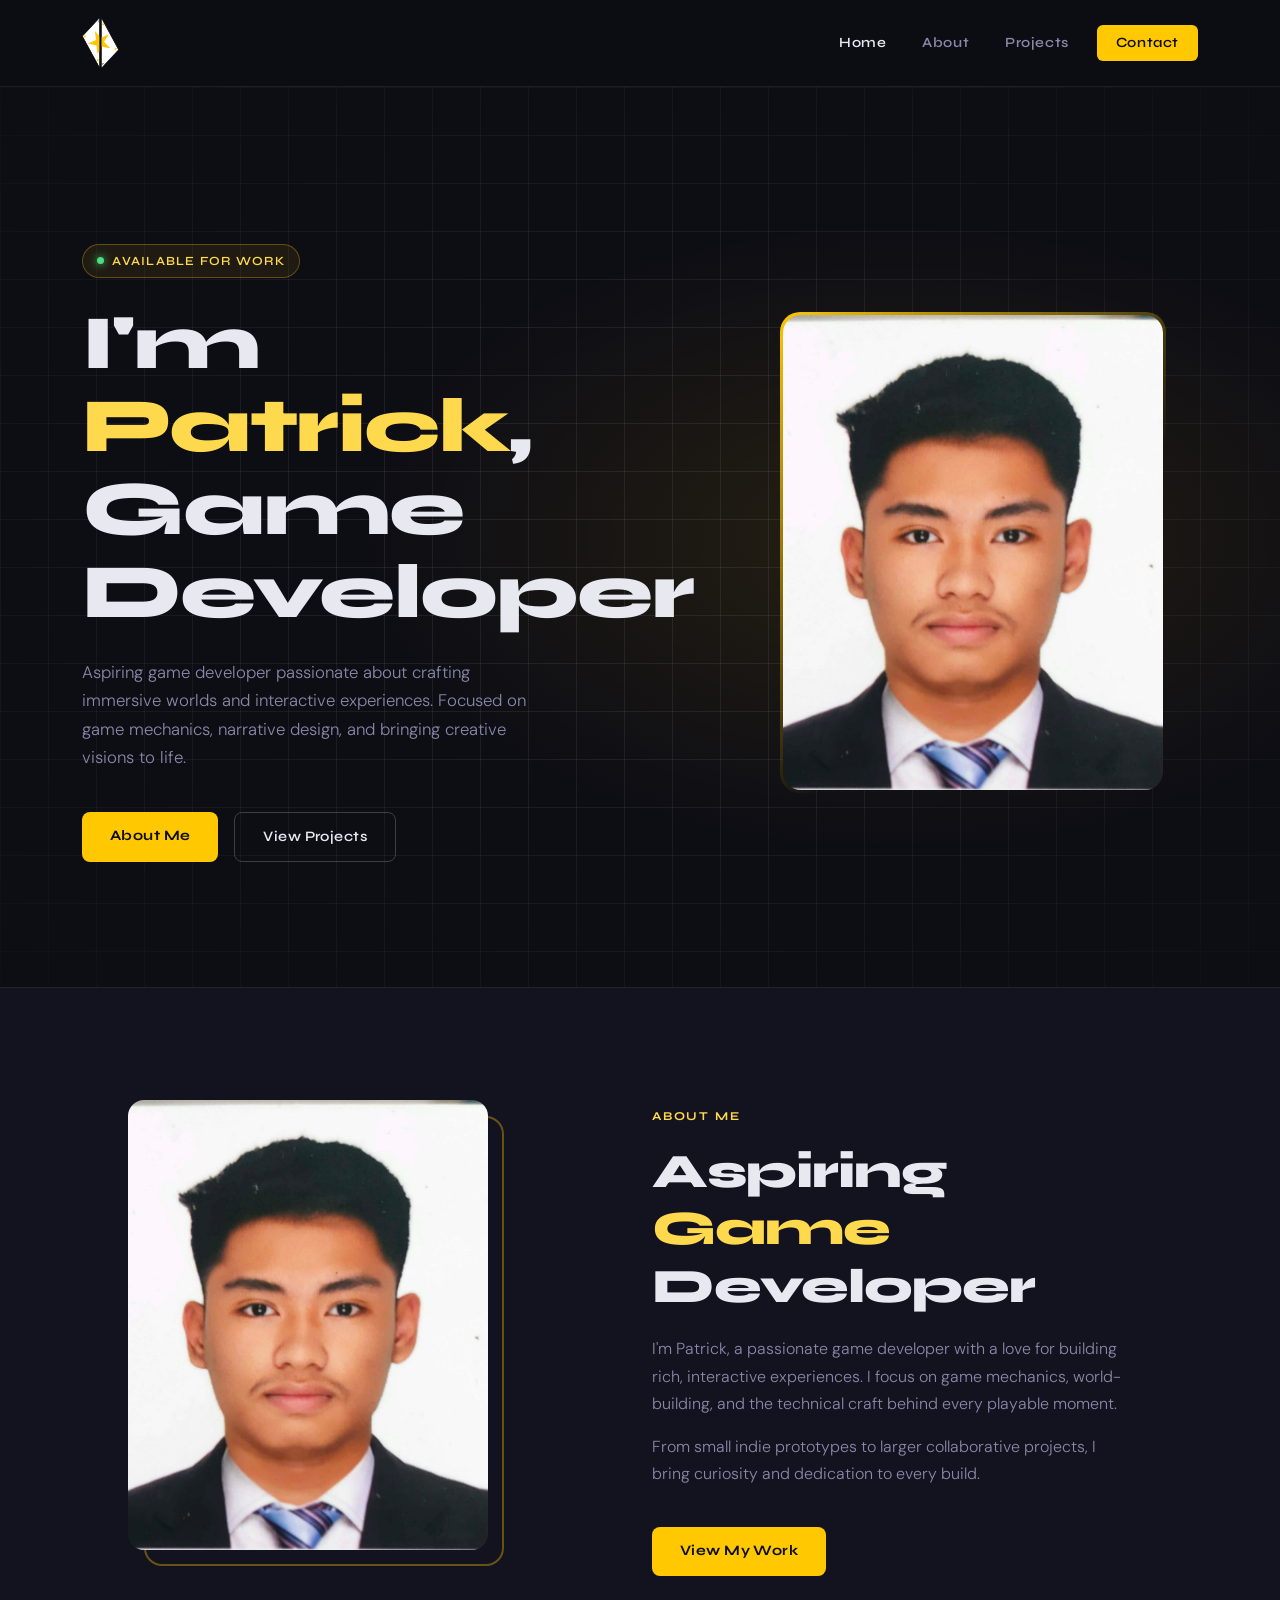
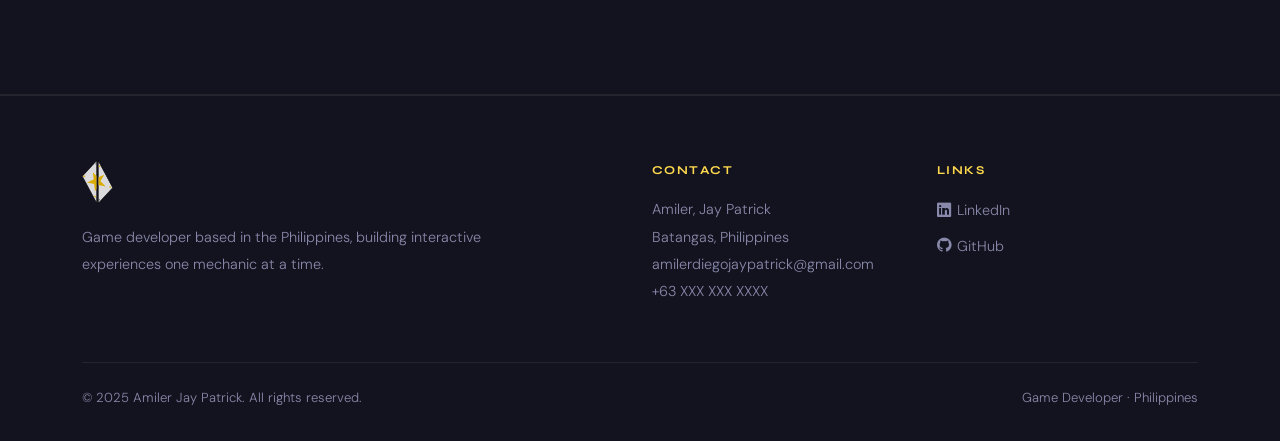
==== commit 9228428c: "New Portfolio" ====
--- a/index.html
+++ b/index.html
@@ -4,19 +4,22 @@
 <head>
   <meta charset="utf-8">
   <meta name="viewport" content="width=device-width, initial-scale=1">
-  <link rel="icon" href="Amiler_Jay Patrick_Logo (9).svg">
   <title>Patrick — Game Developer</title>
-
-  <link rel="stylesheet" href="style.css">
-  <!-- Bootstrap 5 -->
+  <link rel="icon" href="assets/Amiler_Jay%20Patrick_Logo%20(9).svg">
+
+  <!-- Bootstrap 5 + Icons -->
   <link href="https://cdn.jsdelivr.net/npm/bootstrap@5.3.3/dist/css/bootstrap.min.css" rel="stylesheet">
+  <link href="https://cdn.jsdelivr.net/npm/bootstrap-icons@1.11.3/font/bootstrap-icons.min.css" rel="stylesheet">
+
   <!-- Google Fonts -->
   <link rel="preconnect" href="https://fonts.googleapis.com">
+  <link rel="preconnect" href="https://fonts.gstatic.com" crossorigin>
   <link
     href="https://fonts.googleapis.com/css2?family=Syne:wght@400;600;700;800&family=DM+Sans:ital,wght@0,300;0,400;0,500;1,300&display=swap"
     rel="stylesheet">
 
-
+  <!-- Your styles (after Bootstrap so they win) -->
+  <link rel="stylesheet" href="style.css">
 </head>
 
 <body>
@@ -37,7 +40,7 @@
         <ul class="navbar-nav align-items-md-center gap-md-1">
           <li class="nav-item"><a class="nav-link active" href="#home">Home</a></li>
           <li class="nav-item"><a class="nav-link" href="#about">About</a></li>
-          <li class="nav-item"><a class="nav-link" href="#projects">Projects</a></li>
+          <li class="nav-item"><a class="nav-link" href="projects.html">Projects</a></li>
           <li class="nav-item nav-cta ms-md-2"><a class="nav-link" href="#contact">Contact</a></li>
         </ul>
       </div>
@@ -49,6 +52,7 @@
     <div class="container">
       <div class="row align-items-center gy-5">
         <div class="col-lg-6 order-lg-1 order-2">
+          <div class="hero-label">Available for work</div>
           <h1>I'm <em>Patrick</em>,<br>Game Developer</h1>
           <p class="lead">Aspiring game developer passionate about crafting immersive worlds and interactive
             experiences. Focused on game mechanics, narrative design, and bringing creative visions to life.</p>
@@ -78,69 +82,52 @@
         <div class="col-md-6 offset-md-1">
           <div class="section-label">About Me</div>
           <h2>Aspiring <em>Game</em> Developer</h2>
-          <p>I'm Patrick, a passionate game developer with a love for building rich, interactive experiences. I focus on
-            game mechanics, world-building, and the technical craft behind every playable moment.</p>
-          <p class="mt-3">From small indie prototypes to larger collaborative projects, I bring curiosity and dedication
-            to every build.</p>
-          <a href="#projects" class="btn-primary-custom d-inline-block mt-4">View My Work</a>
+          <p>I'm Patrick, a passionate game developer with a love for building rich, interactive experiences. I focus
+            on game mechanics, world-building, and the technical craft behind every playable moment.</p>
+          <p class="mt-3">From small indie prototypes to larger collaborative projects, I bring curiosity and
+            dedication to every build.</p>
+          <a href="projects.html" class="btn-primary-custom mt-4">View My Work</a>
         </div>
       </div>
     </div>
   </section>
 
-  <!-- PROJECTS -->
+  <!-- PROJECTS 
   <section id="projects">
     <div class="container">
-      <div class="d-flex align-items-end justify-content-between mb-5 flex-wrap gap-3">
-        <div>
-          <div class="section-label">Portfolio</div>
-          <h2>Featured Projects</h2>
-        </div>
+      <div class="mb-5">
+        <div class="section-label">Portfolio</div>
+        <h2>Projects</h2>
+        <p class="text-secondary mt-2 mb-0" style="max-width:520px;">Browse my work by category.</p>
       </div>
       <div class="row g-4">
-        <!-- Card 1 -->
-        <div class="col-md-4 col-sm-6">
-          <div class="project-card">
-            <div class="project-thumb">
-              <img src="Rectangle 4140.png" alt="Tetris project screenshot">
-            </div>
-            <div class="project-body">
-              <div class="project-tag">Python</div>
-              <h3>Tetris</h3>
-              <p>Classic Tetris rebuilt from scratch — a foundational project that sharpened game loop and collision
-                logic.</p>
-            </div>
-          </div>
-        </div>
-        <!-- Card 2 -->
-        <div class="col-md-4 col-sm-6">
-          <div class="project-card">
-            <div class="project-thumb">
-              <img src="image 1.png" alt="Space Shooter project screenshot">
-            </div>
-            <div class="project-body">
-              <div class="project-tag">Python</div>
-              <h3>Space Shooter</h3>
-              <p>A top-down space shooter featuring enemy waves, projectile mechanics, and score tracking.</p>
-            </div>
-          </div>
-        </div>
-        <!-- Card 3 -->
-        <div class="col-md-4 col-sm-6">
-          <div class="project-card">
-            <div class="project-thumb">
-              <img src="image 2.png" alt="Offline Dino Game screenshot">
-            </div>
-            <div class="project-body">
-              <div class="project-tag">Python</div>
-              <h3>Offline Dino Game</h3>
-              <p>Faithful recreation of Chrome's no-internet dinosaur runner, with procedural obstacle generation.</p>
-            </div>
-          </div>
-        </div>
-      </div>
-    </div>
-  </section>
+        <div class="col-md-4">
+          <a href="projects.html#school" class="category-card">
+            <div class="category-icon"><i class="bi bi-mortarboard"></i></div>
+            <h3>School Projects</h3>
+            <p>Projects built for classes and coursework.</p>
+            <span class="category-link">View school projects →</span>
+          </a>
+        </div>
+        <div class="col-md-4">
+          <a href="projects.html#personal" class="category-card">
+            <div class="category-icon"><i class="bi bi-person-workspace"></i></div>
+            <h3>Personal Projects</h3>
+            <p>Games and tools I build on my own time.</p>
+            <span class="category-link">View personal projects →</span>
+          </a>
+        </div>
+        <div class="col-md-4">
+          <a href="projects.html#random" class="category-card">
+            <div class="category-icon"><i class="bi bi-dice-5"></i></div>
+            <h3>Random Projects</h3>
+            <p>Experiments, game jams and quick ideas.</p>
+            <span class="category-link">View random projects →</span>
+          </a>
+        </div>
+      </div>
+    </div>
+  </section>-->
 
   <!-- FOOTER / CONTACT -->
   <footer id="contact">
@@ -188,18 +175,23 @@
   <!-- Bootstrap JS -->
   <script src="https://cdn.jsdelivr.net/npm/bootstrap@5.3.3/dist/js/bootstrap.bundle.min.js"></script>
 
-  <!-- Smooth scroll + active nav highlight -->
   <script>
+    // Smooth scroll + close mobile menu after clicking a link
     document.querySelectorAll('a[href^="#"]').forEach(a => {
       a.addEventListener('click', e => {
         const target = document.querySelector(a.getAttribute('href'));
         if (target) {
           e.preventDefault();
           target.scrollIntoView({ behavior: 'smooth' });
+          const menu = document.getElementById('mainNav');
+          if (menu && menu.classList.contains('show')) {
+            bootstrap.Collapse.getOrCreateInstance(menu).hide();
+          }
         }
       });
     });
 
+    // Highlight the nav link for the section in view
     const navLinks = document.querySelectorAll('.navbar-nav .nav-link');
     const sections = document.querySelectorAll('section[id], footer[id]');
 
@@ -217,4 +209,4 @@
   </script>
 </body>
 
-</html>
+</html>
--- a/style.css
+++ b/style.css
@@ -1,7 +1,14 @@
+*,
+*::before,
+*::after {
+  box-sizing: border-box;
+}
+
 :root {
   --accent: #FFC800;
   --accent-light: #FFD94D;
-  --accent-glow: 111318;
+  --accent-glow: rgba(255, 200, 0, 0.35);
+  --on-accent: #0D0D14;
   --dark: #0D0D14;
   --dark-2: #13131F;
   --dark-3: #1A1A2E;
@@ -11,8 +18,13 @@
   --border: rgba(255, 255, 255, 0.07);
 }
 
-* {
-  box-sizing: border-box;
+html {
+  scroll-behavior: smooth;
+}
+
+section[id],
+footer[id] {
+  scroll-margin-top: 80px;
 }
 
 body {
@@ -20,6 +32,7 @@
   color: var(--text);
   font-family: 'DM Sans', sans-serif;
   font-weight: 300;
+  font-size: 16px;
   line-height: 1.7;
   overflow-x: hidden;
 }
@@ -36,6 +49,20 @@
 em {
   font-style: normal;
   color: var(--accent-light);
+}
+
+/* ── SCROLLBAR ── */
+::-webkit-scrollbar {
+  width: 6px;
+}
+
+::-webkit-scrollbar-track {
+  background: var(--dark);
+}
+
+::-webkit-scrollbar-thumb {
+  background: var(--accent);
+  border-radius: 3px;
 }
 
 /* ── NAVBAR ── */
@@ -45,9 +72,6 @@
   -webkit-backdrop-filter: blur(12px);
   border-bottom: 1px solid var(--border);
   padding: 0.75rem 0;
-
-
-
 }
 
 .navbar-brand img {
@@ -72,16 +96,17 @@
 
 .nav-cta .nav-link {
   background: var(--accent);
-  color: #fff !important;
+  color: var(--on-accent) !important;
   border-radius: 6px;
   padding: 0.4rem 1.2rem !important;
   transition: background 0.2s, box-shadow 0.2s;
 }
 
-.nav-cta .nav-link:hover {
-  background: #FFD94D;
+.nav-cta .nav-link:hover,
+.nav-cta .nav-link.active {
+  background: var(--accent-light);
   box-shadow: 0 0 16px var(--accent-glow);
-  color: #fff !important;
+  color: var(--on-accent) !important;
 }
 
 .navbar-toggler {
@@ -99,7 +124,7 @@
   display: flex;
   align-items: center;
   background:
-    radial-gradient(ellipse 60% 50% at 70% 50%, rgba(124, 58, 237, 0.18) 0%, transparent 70%),
+    radial-gradient(ellipse 60% 50% at 70% 50%, rgba(255, 200, 0, 0.10) 0%, transparent 70%),
     var(--dark);
   padding: 6rem 0 4rem;
   position: relative;
@@ -114,8 +139,14 @@
     linear-gradient(var(--border) 1px, transparent 1px),
     linear-gradient(90deg, var(--border) 1px, transparent 1px);
   background-size: 48px 48px;
+  -webkit-mask-image: radial-gradient(ellipse 80% 80% at 50% 50%, black 30%, transparent 100%);
   mask-image: radial-gradient(ellipse 80% 80% at 50% 50%, black 30%, transparent 100%);
   pointer-events: none;
+}
+
+#home .container {
+  position: relative;
+  z-index: 1;
 }
 
 .hero-label {
@@ -128,8 +159,8 @@
   letter-spacing: 0.1em;
   text-transform: uppercase;
   color: var(--accent-light);
-  border: 1px solid rgba(167, 139, 250, 0.3);
-  background: rgba(124, 58, 237, 0.1);
+  border: 1px solid rgba(255, 200, 0, 0.3);
+  background: rgba(255, 200, 0, 0.08);
   padding: 0.35rem 0.9rem;
   border-radius: 999px;
   margin-bottom: 1.5rem;
@@ -173,9 +204,32 @@
 }
 
 .btn-primary-custom {
+  display: inline-block;
   background: var(--accent);
-  color: #fff;
+  color: var(--on-accent);
   border: none;
+  border-radius: 8px;
+  padding: 0.75rem 1.75rem;
+  font-family: 'Syne', sans-serif;
+  font-weight: 700;
+  font-size: 0.9rem;
+  letter-spacing: 0.03em;
+  text-decoration: none;
+  transition: background 0.2s, box-shadow 0.2s, transform 0.15s;
+}
+
+.btn-primary-custom:hover {
+  background: var(--accent-light);
+  color: var(--on-accent);
+  box-shadow: 0 0 24px var(--accent-glow);
+  transform: translateY(-2px);
+}
+
+.btn-outline-custom {
+  display: inline-block;
+  background: transparent;
+  color: var(--text);
+  border: 1px solid rgba(255, 255, 255, 0.2);
   border-radius: 8px;
   padding: 0.75rem 1.75rem;
   font-family: 'Syne', sans-serif;
@@ -183,34 +237,12 @@
   font-size: 0.9rem;
   letter-spacing: 0.03em;
   text-decoration: none;
-  transition: background 0.2s, box-shadow 0.2s, transform 0.15s;
-}
-
-.btn-primary-custom:hover {
-  background: #FFD94D;
-  color: #fff;
-  box-shadow: 0 0 24px var(--accent-glow);
-  transform: translateY(-2px);
-}
-
-.btn-outline-custom {
-  background: transparent;
-  color: var(--text);
-  border: 1px solid var(--border);
-  border-radius: 8px;
-  padding: 0.75rem 1.75rem;
-  font-family: 'Syne', sans-serif;
-  font-weight: 600;
-  font-size: 0.9rem;
-  letter-spacing: 0.03em;
-  text-decoration: none;
-  transition: border-color 0.2s, background 0.2s, transform 0.15s;
+  transition: border-color 0.2s, color 0.2s, transform 0.15s;
 }
 
 .btn-outline-custom:hover {
   border-color: var(--accent-light);
-  background: #FFD94D;
-  color: var(--text);
+  color: var(--accent-light);
   transform: translateY(-2px);
 }
 
@@ -321,8 +353,8 @@
 
 .project-card:hover {
   transform: translateY(-6px);
-  box-shadow: 0 16px 40px rgba(0, 0, 0, 0.5), 0 0 0 1px rgba(124, 58, 237, 0.3);
-  border-color: #FFD94D;
+  box-shadow: 0 16px 40px rgba(0, 0, 0, 0.5), 0 0 0 1px rgba(255, 200, 0, 0.3);
+  border-color: var(--accent-light);
 }
 
 .project-thumb {
@@ -358,8 +390,8 @@
   letter-spacing: 0.1em;
   text-transform: uppercase;
   color: var(--accent-light);
-  background: rgba(124, 58, 237, 0.12);
-  border: 1px solid rgba(167, 139, 250, 0.2);
+  background: rgba(255, 200, 0, 0.1);
+  border: 1px solid rgba(255, 200, 0, 0.2);
   border-radius: 4px;
   padding: 0.2rem 0.55rem;
   margin-bottom: 0.65rem;
@@ -436,13 +468,170 @@
   font-size: 0.82rem;
 }
 
-/* ── UTILITY ── */
+/* ── ANIMATIONS ── */
+@keyframes fadeUp {
+  from {
+    opacity: 0;
+    transform: translateY(24px);
+  }
+
+  to {
+    opacity: 1;
+    transform: translateY(0);
+  }
+}
+
+#home .col-lg-6 {
+  animation: fadeUp 0.7s ease both;
+}
+
+#home .hero-img-wrap {
+  animation: fadeUp 0.7s 0.15s ease both;
+}
+
 @media (prefers-reduced-motion: reduce) {
-
-  *,
-  *::before,
-  *::after {
+  * {
+    animation: none !important;
     transition: none !important;
-    animation: none !important;
   }
-}
+
+  html {
+    scroll-behavior: auto;
+  }
+}
+
+/* ── PROJECT CATEGORIES (home page) ── */
+.category-card {
+  display: block;
+  height: 100%;
+  background: var(--surface);
+  border: 1px solid var(--border);
+  border-radius: 16px;
+  padding: 2rem 1.75rem;
+  color: var(--text);
+  text-decoration: none;
+  transition: transform 0.25s, box-shadow 0.25s, border-color 0.25s;
+}
+
+.category-card:hover {
+  transform: translateY(-6px);
+  box-shadow: 0 16px 40px rgba(0, 0, 0, 0.5), 0 0 0 1px rgba(255, 200, 0, 0.3);
+  border-color: var(--accent-light);
+  color: var(--text);
+}
+
+.category-icon {
+  width: 52px;
+  height: 52px;
+  display: flex;
+  align-items: center;
+  justify-content: center;
+  font-size: 1.5rem;
+  color: var(--accent);
+  background: rgba(255, 200, 0, 0.1);
+  border: 1px solid rgba(255, 200, 0, 0.2);
+  border-radius: 12px;
+  margin-bottom: 1.25rem;
+}
+
+.category-card h3 {
+  font-size: 1.25rem;
+  font-weight: 700;
+  margin-bottom: 0.5rem;
+}
+
+.category-card p {
+  font-size: 0.9rem;
+  color: var(--muted);
+  margin-bottom: 1.25rem;
+}
+
+.category-link {
+  font-family: 'Syne', sans-serif;
+  font-size: 0.82rem;
+  font-weight: 700;
+  letter-spacing: 0.04em;
+  color: var(--accent-light);
+}
+
+/* ── PROJECTS PAGE ── */
+.page-hero {
+  padding: 9rem 0 3rem;
+  background:
+    radial-gradient(ellipse 60% 80% at 70% 0%, rgba(255, 200, 0, 0.08) 0%, transparent 70%),
+    var(--dark);
+}
+
+.page-hero h1 {
+  font-size: clamp(2.4rem, 5vw, 4rem);
+  font-weight: 800;
+  letter-spacing: -0.02em;
+  margin-bottom: 1rem;
+}
+
+.page-hero p {
+  color: var(--muted);
+  max-width: 520px;
+}
+
+.category-tabs {
+  display: flex;
+  flex-wrap: wrap;
+  gap: 0.75rem;
+  margin-top: 2rem;
+}
+
+.category-tabs a {
+  font-family: 'Syne', sans-serif;
+  font-size: 0.82rem;
+  font-weight: 600;
+  letter-spacing: 0.04em;
+  color: var(--muted);
+  text-decoration: none;
+  border: 1px solid var(--border);
+  border-radius: 999px;
+  padding: 0.4rem 1.1rem;
+  transition: color 0.2s, border-color 0.2s;
+}
+
+.category-tabs a:hover {
+  color: var(--accent-light);
+  border-color: var(--accent-light);
+}
+
+.category-section {
+  padding: 4.5rem 0;
+  border-top: 1px solid var(--border);
+}
+
+.category-section.alt {
+  background: var(--dark-2);
+}
+
+.category-section h2 {
+  font-size: clamp(1.6rem, 3vw, 2.2rem);
+  font-weight: 800;
+  letter-spacing: -0.02em;
+  margin-bottom: 0.4rem;
+}
+
+.category-section .category-desc {
+  color: var(--muted);
+  margin-bottom: 2.5rem;
+}
+
+.project-empty {
+  border: 1px dashed rgba(255, 255, 255, 0.15);
+  border-radius: 16px;
+  padding: 2.5rem 1.5rem;
+  text-align: center;
+  color: var(--muted);
+  font-size: 0.92rem;
+}
+
+.project-empty i {
+  display: block;
+  font-size: 1.6rem;
+  color: var(--accent);
+  margin-bottom: 0.5rem;
+}
